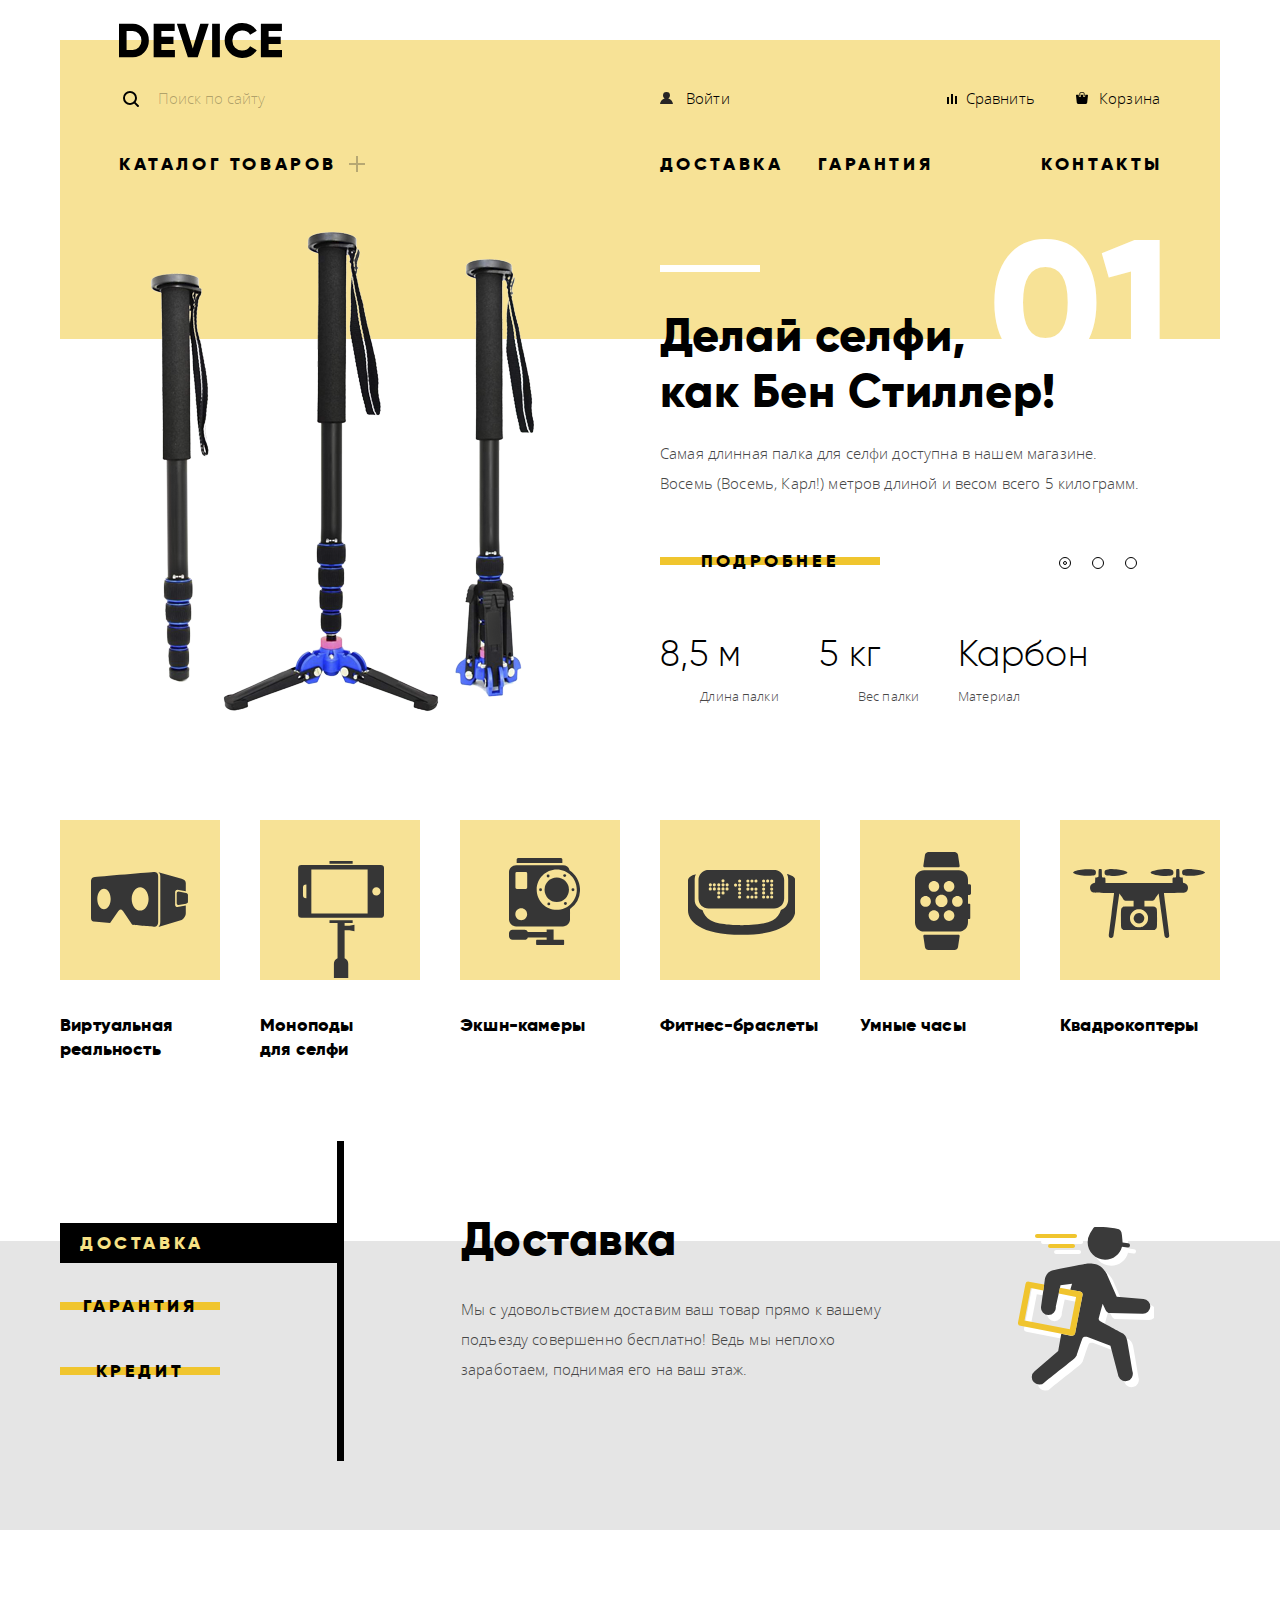
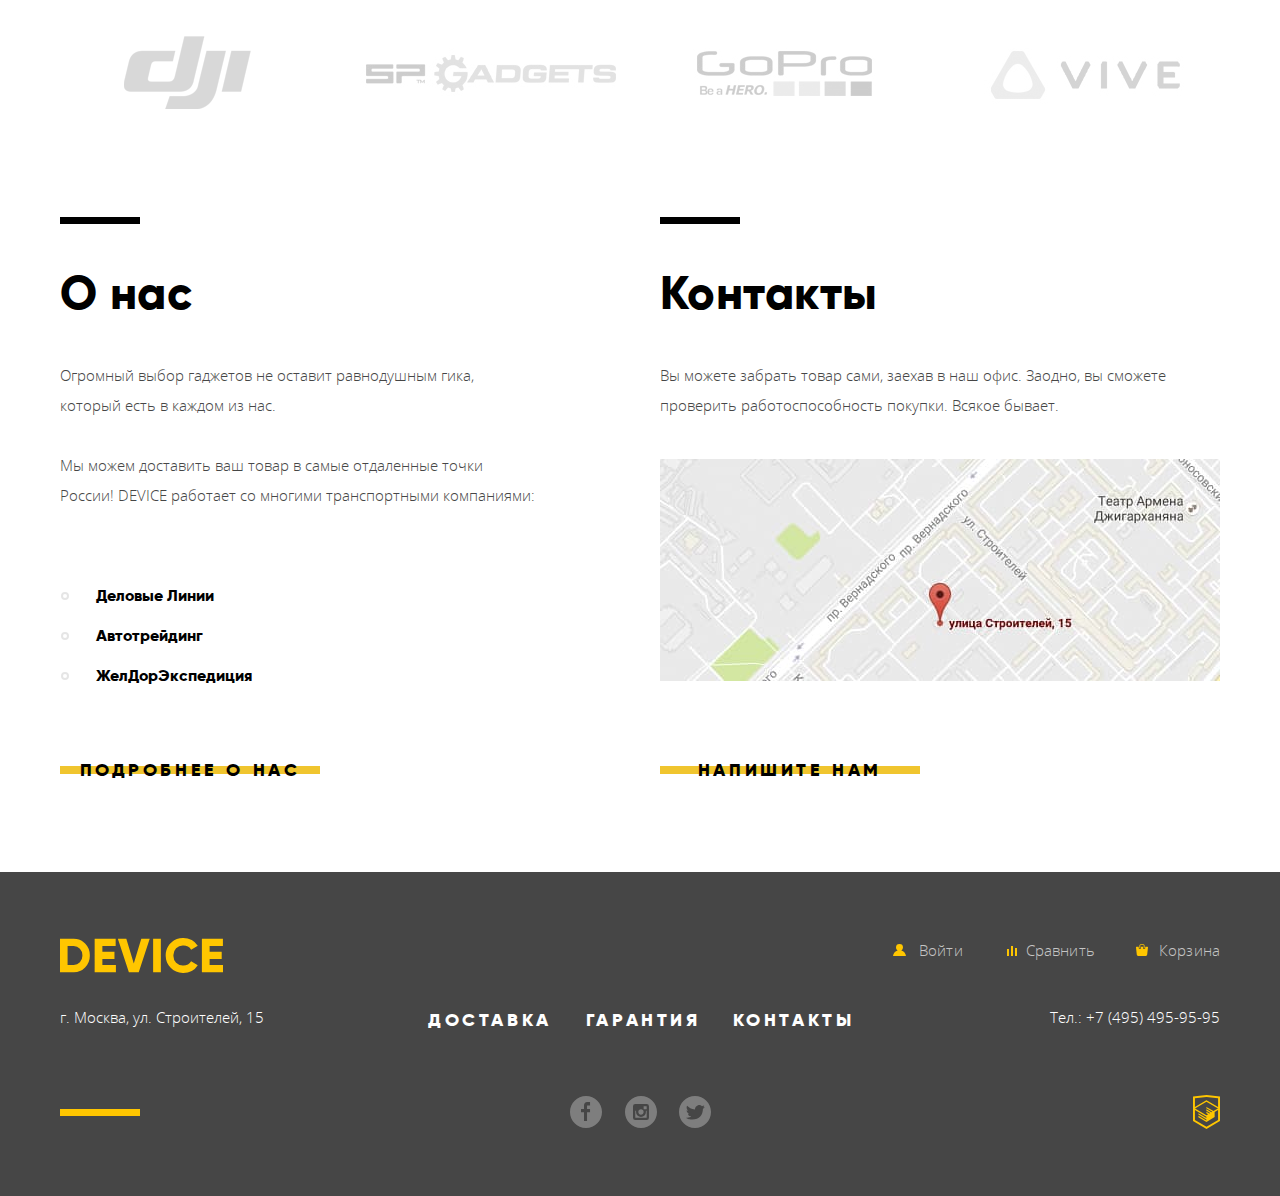
==== index.html @ 413a2ef9 "Вносит мелкие поправки после разбора ТЗ и критериев" ====
<!DOCTYPE html>
<html lang="ru">
  <head>
    <meta charset="utf-8">
    <title>HTML Academy: Девайс</title>
    <link href="css/normalize.css" rel="stylesheet">
    <link href="css/style.css" rel="stylesheet">
  </head>
  <body class="index-page">
    <header class="site-header">
      <div class="layout-positioner">
        <div class="layout-header">
          <a class="logo site-header-logo">
            <img src="img/device-header.svg" width="163" height="35" alt="Логотип интернет-магазина «Девайс»">
          </a>
          <div class="layout-header-top-row">
            <form class="search-form" action="https://echo.htmlacademy.ru" method="get">
              <label class="visually-hidden" for="search-field">Поиск по сайту</label>
              <input class="search-field" id="search-field" type="search" name="q" value="" placeholder="Поиск по сайту">
              <button class="search-form-button" type="submit">Найти</button>
            </form>
            <div class="site-menu site-header-site-menu">
              <ul class="user-menu">
                <li class="login-link"><a href="#">Войти</a></li>
              </ul>
              <a class="compare" href="#">Сравнить</a>
              <a class="cart" href="#">Корзина</a>
            </div>
          </div>
          <nav class="main-navigation">
            <ul class="site-navigation site-header-site-navigation">
              <li class="catalog-link">
                <a href="catalog.html">Каталог товаров</a>
                <ul class="catalog-subcategories">
                  <li><a href="#">Виртуальная реальность</a></li>
                  <li><a href="#">Моноподы для селфи</a></li>
                  <li><a href="#">Экшн-камеры</a></li>
                  <li><a href="#">Фитнес-браслеты</a></li>
                  <li><a href="#">Умные часы</a></li>
                  <li><a href="#">Квадрокоптеры</a></li>
                </ul>
              </li>
              <li class="delivery-link"><a href="#">Доставка</a></li>
              <li class="warranty-link"><a href="#">Гарантия</a></li>
              <li class="contacts-link"><a href="#">Контакты</a></li>
            </ul>
          </nav>
        </div>
      </div>
    </header>
    <main>
      <div class="layout-positioner">
        <h1 class="visually-hidden">Интернет-магазин «Девайс»</h1>
      </div>

      <div class="layout-positioner">
        <section class="popular-products">
          <h2 class="visually-hidden">Популярные девайсы</h2>
          <div class="popular-products-slider-controls">
            <button class="current-slide-button">Первый слайд</button>
            <button>Второй слайд</button>
            <button>Третий слайд</button>
          </div>
          <ul class="popular-products-slide-list">
            <li class="popular-products-slide slide-selfie popular-products-current-slide">
              <div class="layout-index-columns">
                <div class="left-column slider-product-image">
                  <img src="img/slider-selfie.png" width="384" height="486" alt="Палка для селфи">
                </div>
                <div class="right-column slider-product-description">
                  <h3 class="visually-hidden">Самая длинная палка для селфи</h3>
                  <p class="slogan">Делай селфи, как&nbsp;Бен&nbsp;Стиллер!</p>
                  <p class="details">Самая длинная палка для селфи доступна в нашем магазине. Восемь (Восемь, Карл!) метров длиной и весом всего 5 килограмм.</p>
                  <a class="button" href="#">Подробнее</a>
                  <table class="product-description-table">
                    <thead>
                      <tr>
                        <th>Длина палки</th>
                        <th>Вес палки</th>
                        <th>Материал</th>
                      </tr>
                    </thead>
                    <tbody>
                      <tr>
                        <td>8,5 м</td>
                        <td>5 кг</td>
                        <td>Карбон</td>
                      </tr>
                    </tbody>
                  </table>
                </div>
              </div>
            </li>
            <li class="popular-products-slide slide-fitness">
              <div class="layout-index-columns">
                <div class="left-column slider-product-image">
                  <img src="img/slider-fitness.png" width="345" height="485" alt="Фитнес-браслет">
                </div>
                <div class="right-column slider-product-description">
                  <h3 class="visually-hidden">Мотивирующий фитнес-браслет</h3>
                  <p class="slogan">Худеем правильно!</p>
                  <p class="details">Мотивирующие фитнес-браслеты помогут найти в себе силы не пропускать занятия и соблюдать диету.</p>
                  <a class="button" href="#">Подробнее</a>
                  <table class="product-description-table">
                    <thead>
                      <tr>
                        <th>Без подзарядки</th>
                      </tr>
                    </thead>
                    <tbody>
                      <tr>
                        <td>48 часов</td>
                      </tr>
                    </tbody>
                  </table>
                </div>
              </div>
            </li>
            <li class="popular-products-slide slide-drone">
              <div class="layout-index-columns">
                <div class="left-column slider-product-image">
                  <img src="img/slider-drone.png" width="526" height="334" alt="Квадрокоптер оснащённый мощным лазером">
                </div>
                <div class="right-column slider-product-description">
                  <h3 class="visually-hidden">Квадрокоптер оснащённый мощным лазером</h3>
                  <p class="slogan">Порхает как бабочка, жалит как пчела!</p>
                  <p class="details">Этот обычный, на первый взгляд, квадрокоптер оснащен мощным лазером, замаскированным под стандартную камеру.</p>
                  <a class="button" href="#">Подробнее</a>
                  <table class="product-description-table">
                    <thead>
                      <tr>
                        <th>Дальность полета</th>
                        <th>Радиус поражения</th>
                      </tr>
                    </thead>
                    <tbody>
                      <tr>
                        <td>800 м</td>
                        <td>50 м</td>
                      </tr>
                    </tbody>
                  </table>
                </div>
              </div>
            </li>
          </ul>
        </section>
      </div>

      <div class="layout-positioner">
        <section class="types-of-devices">
          <h2 class="visually-hidden">Представленные виды девайсов</h2>
          <ul class="types-of-devices-list">
            <li class="virtual-reality"><a href="#">Виртуальная реальность</a></li>
            <li class="selfie"><a href="#">Моноподы для&nbsp;селфи</a></li>
            <li class="camera"><a href="#">Экшн-камеры</a></li>
            <li class="fitness"><a href="#">Фитнес-браслеты</a></li>
            <li class="smart-watch"><a href="#">Умные часы</a></li>
            <li class="drone"><a href="#">Квадрокоптеры</a></li>
          </ul>
        </section>
      </div>

      <section class="services">
        <div class="layout-positioner">
          <div class="services-container">
            <h2 class="visually-hidden">Сервисы</h2>
            <div class="services-slider-controls">
              <button class="button current-slide-button">Доставка</button>
              <button class="button">Гарантия</button>
              <button class="button">Кредит</button>
            </div>
            <ul class="services-slide-list">
              <li class="slide-delivery current-slide">
                <h3>Доставка</h3>
                <p>Мы с удовольствием доставим ваш товар прямо к вашему подъезду совершенно бесплатно! Ведь мы неплохо заработаем, поднимая его на ваш этаж.</p>
              </li>
              <li class="slide-warranty">
                <h3>Гарантия</h3>
                <p>Если из-за возгорания купленного у нас товара у вас сгорит дом — не переживайте, мы выдадим вам новый.<br>Товар, не дом, конечно же.</p>
              </li>
              <li class="slide-credit">
                <h3>Кредит</h3>
                <p>Залезть в долговую яму стало проще! Кредитные консультанты подберут для вас наиболее выгодные условия&nbsp;кредита. Выгодные для нашего банка, разумеется.</p>
              </li>
            </ul>
          </div>
        </div>
      </section>

      <div class="layout-positioner">
        <section class="brands">
          <h2 class="visually-hidden">Производители</h2>
          <ul class="brands-list">
            <li class="brand-dji"><img src="img/brands-logo-dji.png" width="260" height="100" alt="Логотип DJI"></li>
            <li class="brand-spgadgets"><img src="img/brands-logo-spgadgets.png" width="260" height="100" alt="Логотип SP Gadgets"></li>
            <li class="brand-gopro"><img src="img/brands-logo-gopro.png" width="260" height="100" alt="Логотип GoPro"></li>
            <li class="brand-vive"><img src="img/brands-logo-vive.png" width="260" height="100" alt="Логотип Vive"></li>
          </ul>
          </section>
      </div>

      <div class="layout-positioner">
        <div class="layout-index-columns layout-index-columns-about-us-contacts">
          <div class="left-column">
            <section class="about-us">
              <h2>О нас</h2>
              <p>Огромный выбор гаджетов не оставит равнодушным гика, который есть в каждом из нас.</p>
              <p>Мы можем доставить ваш товар в самые отдаленные точки России! DEVICE работает со многими транспортными компаниями:</p>
              <ul class="delivery-services">
                <li>Деловые Линии</li>
              	<li>Автотрейдинг</li>
              	<li>ЖелДорЭкспедиция</li>
              </ul>
              <a class="button button-more-about-us" href="#">Подробнее о нас</a>
            </section>
          </div>

          <div class="right-column">
            <section class="contacts">
              <h2>Контакты</h2>
              <p>Вы можете забрать товар сами, заехав в наш офис. Заодно, вы сможете проверить работоспособность покупки. Всякое бывает.</p>
              <a href="https://www.google.ru/maps/place/ул.+Строителей,+15,+Москва"><img src="img/contacts-map.jpg" width="560" height="222" alt="Офис компании по адресу г. Москва, ул. Строителей, 15"></a>
              <a class="button button-support" href="#">Напишите нам</a>
            </section>
          </div>
        </div>
      </div>
    </main>
    <footer class="site-footer">
      <div class="layout-positioner">
        <div class="layout-footer">
          <div class="layout-footer-top-row">
            <a class="logo site-footer-logo">
              <img src="img/device-footer.svg" width="163" height="35" alt="Логотип интернет-магазина «Девайс»">
            </a>
            <div class="site-menu site-footer-site-menu">
              <ul class="user-menu">
                <li class="login-link"><a href="#">Войти</a></li>
              </ul>
              <a class="compare" href="#">Сравнить</a>
              <a class="cart" href="#">Корзина</a>
            </div>
          </div>

          <div class="layout-footer-middle-row">
            <p class="footer-contacts address">г. Москва, ул. Строителей, 15</p>
            <p class="footer-contacts phone-number">Тел.: +7 (495) 495-95-95</p>
            <ul class="site-navigation site-footer-site-navigation">
              <li class="delivery-link"><a href="#">Доставка</a></li>
              <li class="warranty-link"><a href="#">Гарантия</a></li>
              <li class="contacts-link"><a href="#">Контакты</a></li>
            </ul>
          </div>

          <div class="layout-footer-bottom-row">
            <ul class="social-media-list">
              <li class="social-button social-facebook"><a href="#">Фейсбук</a></li>
              <li class="social-button social-instagram"><a href="#">Инстаграм</a></li>
              <li class="social-button social-twitter"><a href="#">Твиттер</a></li>
            </ul>
            <a class="signature" href="https://htmlacademy.ru/intensive/htmlcss">Учебный проект HTML Academy</a>
          </div>
        </div>
      </div>
    </footer>

    <section class="modal modal-support">
      <h2 class="visually-hidden">Форма обратной связи</h2>
      <form class="support-form" action="https://echo.htmlacademy.ru" method="post">
        <div class="support-name-container">
          <label for="support-name">Ваше имя:</label>
          <input id="support-name" type="text" name="name" value="" placeholder="Имя Фамилия">
        </div>
        <div class="support-email-container">
          <label for="support-email">Ваш e-mail:</label>
          <input id="support-email" type="email" name="email" value="" placeholder="email@example.com">
        </div>
        <div class="support-message-container">
          <label for="support-message">Текст письма:</label>
          <textarea id="support-message" name="message" placeholder="В свободной форме"></textarea>
        </div>
        <button class="button" type="submit">Отправить</button>
      </form>
      <button class="modal-close" type="button">Закрыть</button>
    </section>

    <section class="modal modal-map">
      <h2 class="visually-hidden">Карта проезда в офис</h2>
      <a href="#"><img src="img/contacts-map-big.jpg" width="960" height="559" alt="Офис компании по адресу г. Москва, ул. Строителей, 15"></a>
      <button class="modal-close" type="button">Закрыть</button>
    </section>
  </body>
</html>
---- css/style.css ----
@font-face {
  font-family: "Open Sans";
  font-style: normal;
  font-weight: 300;
  font-display: swap;
  src: local("Open Sans Light"), local("OpenSans-Light"),
       url("../fonts/opensanslight.woff") format("woff"),
       url("../fonts/opensanslight.woff2") format("woff2");
}

@font-face {
  font-family: "Open Sans";
  font-style: normal;
  font-weight: 400;
  font-display: swap;
  src: local("Open Sans Regular"), local("OpenSans-Regular"),
       url("../fonts/opensans.woff") format("woff"),
       url("../fonts/opensans.woff2") format("woff2");
}

@font-face {
  font-family: "Gilroy";
  font-style: normal;
  font-weight: 300;
  font-display: swap;
  src: local("Gilroy Light"), local("Gilroy-Light"),
       url("../fonts/gilroylight.woff") format("woff"),
       url("../fonts/gilroylight.woff2") format("woff2");
}

@font-face {
  font-family: "Gilroy";
  font-style: normal;
  font-weight: 800;
  font-display: swap;
  src: local("Gilroy Extra Bold"), local("Gilroy-ExtraBold"),
       url("../fonts/gilroyextrabold.woff") format("woff"),
       url("../fonts/gilroyextrabold.woff2") format("woff2");
}

/* Преобладающие стили страницы */

body {
  margin: 0;
  padding: 0;

  font-family: "Open Sans", Arial, sans-serif;
  font-size: 15px;
  line-height: 30px;
  letter-spacing: 0.15px;
  font-weight: 300;
  color: #464646;

  background-color: #ffffff;
}

/* Вспомогательные стили */

a {
  text-decoration: none;
}

img {
  max-width: 100%;
  height: auto;
}

.visually-hidden:not(:focus):not(:active),
input[type="checkbox"].visually-hidden,
input[type="radio"].visually-hidden,
input[type="text"].visually-hidden {
  position: absolute;

  width: 1px;
  height: 1px;
  margin: -1px;
  border: 0;
  padding: 0;

  white-space: nowrap;

  clip-path: inset(100%);
  clip: rect(0, 0, 0, 0);
  overflow: hidden;
}

/* Вспомогательные классы для сетки */

.layout-positioner {
  width: 1160px;
  margin: 0 auto;
  padding: 0 20px;
}

.layout-catalog-main-positioner {
  padding-left: 60px;
}

/* Единый стиль кнопки */

.button {
  position: relative;
/* Задаёт отдельный для кнопки контекст перекрывания */
  z-index: 0;

  display: inline-block;
  padding-top: 8px;
  padding-bottom: 8px;

  font-family: "Gilroy", Arial, sans-serif;
  font-size: 18px;
  line-height: 24px;
  letter-spacing: 3.6px;
  font-weight: 800;
  text-align: center;
  vertical-align: middle;
  text-transform: uppercase;
  color: #000000;

  background-color: transparent;
  border: none;
}

.button::before {
  content: "";

  position: absolute;
  z-index: -1;
  top: 50%;
  left: 0;

  width: 100%;
  height: 8px;

  transform: translateY(-50%);
  background-color: #f0c52e;
}

.button:hover,
.button:focus {
  background-color: #f0c52e;
}

.button:active {
  color: rgba(0, 0, 0, 0.3);

  background-color: #f0c52e;
}

/* Стили для шапки сайта */

.site-header {
  margin-top: 40px;

  color: #000000;
}

.layout-header {
  position: relative;

  padding-top: 34px;
  padding-right: 60px;
  padding-bottom: 50px;
  padding-left: 59px;

  background-color: #f7e296;
}

.index-page .site-header {
  margin-bottom: 2px;
}

.inner-page .site-header {
  margin-bottom: 37px;
}

.index-page .layout-header::after {
  content: "";

  position: absolute;
  z-index: -100;
  bottom: -113px;
  left: 0;

  width: 1160px;
  height: 113px;

  background-color: #f7e296;
}

.site-header a {
  color: #000000;
}

.site-header a:hover,
.site-footer a:hover,
.site-header a:focus,
.site-footer a:focus {
  opacity: 0.6;
}

.site-header a:active,
.site-footer a:active {
  opacity: 0.3;
}


.site-header-logo {
  position: absolute;
  top: -17px;

  width: 163px;
  height: 35px;
}

.layout-header-top-row {
  display: flex;
  justify-content: space-between;
  margin-bottom: 29px;
}

/* Поиск в шапке */

.search-form {
  position: relative;

  margin: 0;
}

.search-form::before {
  content: "";

  position: absolute;
  top: 17px;
  left: 4px;

  width: 16px;
  height: 16px;

  background-image: url("../img/search.svg");
  background-repeat: no-repeat;
  background-position: 0 0;
}

.search-field {
  width: 441px;
  padding: 9px 85px 8px 39px;

  font: inherit;
  vertical-align: middle;

  background-color: transparent;
  border: none;
  border-bottom: 2px solid transparent;
}

.search-field:focus {
  border-bottom-color: #000000;
}

.search-field::placeholder {
  color: rgba(0, 0, 0, 0.3);
}

.search-field:hover::placeholder {
  color: rgba(0, 0, 0, 0.6);
}

.search-field:focus::placeholder {
  color: #000000;
}

.search-form-button {
  position: absolute;
  right: 0;
  top: 0;
  opacity: 0;

  padding: 7px 19px 8px;

  font: inherit;
  vertical-align: middle;

  background-color: transparent;
  border: 2px solid #000000;
}

.search-field:focus + .search-form-button {
  opacity: 1;
}

.search-form-button:hover,
.search-form-button:focus {
  color: #ffffff;

  background-color: #000000;
}

.search-form-button:active {
  opacity: 1;
  color: rgba(255, 255, 255, 0.3);
}

/* Меню в шапке (+ общие стили меню шапки и подвала) */

.site-menu {
  display: flex;
  flex-wrap: wrap;
  width: 500px;
}

.site-menu a {
  display: block;
  padding-top: 9px;
  padding-right: 0px;
  padding-bottom: 10px;

  vertical-align: middle;
}

.user-menu {
  display: flex;
  margin: 0;
  padding: 0;

  list-style: none;
}

.site-header-site-menu .user-menu {
  margin-right: auto;
}

.login-link a {
  position: relative;
  padding-left: 26px;
}

.login-link a::before {
  content: "";

  position: absolute;
  top: 18px;
  left: 0;

  width: 13px;
  height: 12px;

  background-image: url("../img/login-link-header.svg");
  background-repeat: no-repeat;
  background-position: 0 0;
}

.profile-name {
  margin-right: 19px;
}

.profile-name a {
  position: relative;
  padding-left: 26px;
}

.profile-name a::before {
  content: "";

  position: absolute;
  top: 18px;
  left: 0;

  width: 13px;
  height: 12px;

  background-image: url("../img/login-link-header.svg");
  background-repeat: no-repeat;
  background-position: 0 0;
}

.logout-link {
  opacity: 0.3;
}

.compare {
  position: relative;
  padding-left: 19px;
  margin-right: 41px;
}

.compare::before {
  content: "";

  position: absolute;
  top: 20px;
  left: 0;

  width: 10px;
  height: 10px;

  background-image: url("../img/compare-header.svg");
  background-repeat: no-repeat;
  background-position: 0 0;
}

.cart {
  position: relative;
  padding-left: 23px;
}

.cart::before {
  content: "";

  position: absolute;
  top: 18px;
  left: 0;

  width: 12px;
  height: 12px;

  background-image: url("../img/cart-header.svg");
  background-repeat: no-repeat;
  background-position: 0 0;
}

/* Навигация в шапке */

.site-navigation {
  display: flex;
  margin: 0;
  padding: 0;

  list-style: none;
}

.site-navigation > li > a {
  display: block;

  font-family: "Gilroy", Arial, sans-serif;
  font-size: 18px;
  line-height: 24px;
  letter-spacing: 3.6px;
  font-weight: 800;
  text-transform: uppercase;
  vertical-align: middle;
}

.catalog-link {
  position: relative;

  margin-right: auto;
}

.catalog-link > a {
  position: relative;
  padding-right: 35px;
}

.catalog-link > a::before {
  content: "";

  position: absolute;
  top: 4px;
  right: 7px;
  opacity: 0.3;

  width: 16px;
  height: 16px;

  background-image: url("../img/plus.svg");
  background-repeat: no-repeat;
  background-position: 0 0;
}

.catalog-subcategories {
  position: absolute;
  top: 24px;

  display: none;
  height: 110px;
  margin: 0;
  padding: 0;
  padding-top: 20px;

  list-style: none;
}

.catalog-link:hover::before {
  content: "";

  position: absolute;
  z-index: 10;
  top: 24px;
  left: -59px;

  width: 1160px;
  height: 162px;

  background-color: #f7e296;
}

.catalog-link:hover .catalog-subcategories {
  z-index: 10;

  display: flex;
  flex-direction: column;
  flex-wrap: wrap;
}

.catalog-subcategories a {
  display: block;

  vertical-align: middle;
  line-height: 36px;
}

.catalog-subcategories li:nth-child(-n+3) {
  width: 239px;
}

.catalog-subcategories li:nth-child(4) {
  width: 200px;
}

.catalog-subcategories li:nth-child(5) {
  width: 200px;
  margin-bottom: 30px;
}

.site-header-site-navigation .delivery-link {
  margin-right: 35px;
}

.site-header-site-navigation .warranty-link {
  margin-right: 105px;
}

/* Шрифт не позволяет подогнать текст под правый край, поэтому подогнанно позиционированием */
.site-header-site-navigation .contacts-link {
  position: relative;
  left: 3px;
}

/* Основное содержание главной страницы */

.layout-index-columns {
  display: flex;
  justify-content: space-between;
}

.layout-index-columns .left-column,
.layout-index-columns .right-column {
  box-sizing: border-box;
  width: 560px;
}

/* Секция популярные девайсы (слайдер) */

.popular-products {
  position: relative;

  margin-bottom: 106px;
}

.popular-products-slider-controls {
  position: absolute;
  top: 320px;
  right: 83px;
}

.popular-products-slider-controls button {
  position: relative;

  width: 12px;
  height: 12px;
  margin: 0;
  padding: 0;

  overflow: hidden;
  text-indent: -1000px;

  background-color: transparent;
  border: none;
}

.popular-products-slider-controls button:not(:last-child) {
  margin-right: 17px;
}

.popular-products-slider-controls button::before {
  content: "";

  position: absolute;
  top: 0;
  right: 0;

  width: 10px;
  height: 10px;

  border: 1px solid #000000;
  border-radius: 50%;
}

.popular-products-slider-controls .current-slide-button::after {
  content: "";

  position: absolute;
  top: 4px;
  right: 4px;

  width: 2px;
  height: 2px;

  border: 1px solid #000000;
  border-radius: 50%;
}

.popular-products-slide-list {
  margin: 0;
  padding: 0;

  list-style: none;
}

.popular-products-slide {
  display: none;
}

.popular-products-current-slide {
  display: block;
}

.slider-product-image img {
  display: block;
}

.slider-product-description {
  position: relative;
  z-index: 0;
}

.slider-product-description::before {
  content: "";

  position: absolute;
  top: 37px;
  left: 0;

  width: 100px;
  height: 7px;

  background-color: #ffffff;
}

.slider-product-description::after {
  position: absolute;
  z-index: -10;
  top: -14px;
  right: 46px;

  font-family: "Gilroy", Arial, sans-serif;
  font-size: 179px;
  line-height: 179px;
  letter-spacing: 1.79px;
  font-weight: 800;
  text-align: right;
  color: #ffffff;
}

.popular-products-slide:nth-child(1) .slider-product-description::after {
  content: "01";
}

.popular-products-slide:nth-child(2) .slider-product-description::after {
  content: "02";
}

.popular-products-slide:nth-child(3) .slider-product-description::after {
  content: "03";
}

.slider-product-description .slogan {
  margin: 0;
  margin-top: 79px;
  margin-bottom: 19px;
  padding: 0;

  font-family: "Gilroy", Arial, sans-serif;
  font-size: 47px;
  line-height: 56px;
  letter-spacing: 0.47px;
  font-weight: 800;
  color: #000000;
}

.slider-product-description .details {
  margin: 0;
  margin-bottom: 43px;
  padding: 0;

  font-family: "Open Sans", Arial, sans-serif;
  font-size: 15px;
  line-height: 30px;
  letter-spacing: 0.15px;
  font-weight: 300;
  color: #464646;
}

.slider-product-description .button {
  width: 220px;
  margin-bottom: 49px;
}

.product-description-table {
  display: flex;
  flex-direction: column;
  border-collapse: collapse;
}

.product-description-table thead {
  order: 2;
}

.product-description-table tbody {
  order: 1;
}

.product-description-table th,
.product-description-table td {
  padding: 0;
}

.product-description-table th {
  padding-top: 8px;

  font-family: "Open Sans", Arial, sans-serif;
  font-size: 13px;
  line-height: 20px;
  letter-spacing: 0.13px;
  font-weight: 300;
  color: #464646;
}

.product-description-table td {

  font-family: "Gilroy", Arial, sans-serif;
  font-size: 36px;
  line-height: 48px;
  letter-spacing: 0.36px;
  font-weight: 300;
  color: #000000;
}

.slide-selfie .slider-product-image {
  padding-left: 90px;
}

.slide-selfie .slider-product-description .details {
  width: 485px;
}

.slide-selfie .product-description-table th:nth-child(1),
.slide-selfie .product-description-table td:nth-child(1) {
  width: 159px;
}

.slide-selfie .product-description-table th:nth-child(2),
.slide-selfie .product-description-table td:nth-child(2) {
  width: 139px;
}

.slide-fitness .slider-product-image {
  padding-left: 103px;
}

.slide-fitness .slider-product-description .slogan {
  max-width: 350px;
}

.slide-fitness .slider-product-description .details {
  width: 445px;
}

.slide-drone .slider-product-image {
  padding-left: 60px;
}

.slide-drone .slider-product-description .details {
  width: 455px;
}

/* Секция представленные виды девайсов */

.types-of-devices {
  margin-bottom: 80px;
}

.types-of-devices-list {
  display: flex;
  justify-content: space-between;
  margin: 0;
  padding: 0;

  list-style: none;
}

.types-of-devices-list a {
  position: relative;

  display: block;
  width: 160px;
  padding-top: 193px;

  font-family: "Gilroy", Arial, sans-serif;
  font-size: 18px;
  line-height: 24px;
  letter-spacing: 0.18px;
  font-weight: 800;
  color: #000000;

  background-image: linear-gradient(to bottom, #f7e296 160px, transparent 160px);
}

.types-of-devices-list a::before {
  content: "";

  position: absolute;
}

.virtual-reality a::before {
  top: 52px;
  left: 31px;

  width: 97px;
  height: 55px;

  background-image: url(../img/virtual-reality.svg);
}

.selfie a::before {
  top: 41px;
  left: 38px;

  width: 86px;
  height: 117px;

  background-image: url(../img/selfie.svg);
}

.camera a::before {
  top: 38px;
  left: 49px;

  width: 71px;
  height: 87px;

  background-image: url(../img/camera.svg);
}

.fitness a::before {
  top: 50px;
  left: 28px;

  width: 107px;
  height: 65px;

  background-image: url(../img/fitness.svg);
}

.smart-watch a::before {
  top: 32px;
  left: 55px;

  width: 56px;
  height: 98px;

  background-image: url(../img/smart-watch.svg);
}

.drone a::before {
  top: 49px;
  left: 13px;

  width: 132px;
  height: 69px;

  background-image: url(../img/drone.svg);
}

.types-of-devices-list a:hover,
.types-of-devices-list a:focus {
  background-image: linear-gradient(to bottom, #f0c52e 160px, transparent 160px);
}

.types-of-devices-list a:active {
  color: rgba(0, 0, 0, 0.3);
  background-image: linear-gradient(to bottom, #f0c52e 160px, transparent 160px);
}

.types-of-devices-list a:active::before {
  opacity: 0.3;
}

/* Секция Сервисы (слайдер) */

.services {
  margin-bottom: 94px;

  background-image: linear-gradient(to bottom, #ffffff 100px, #e5e5e5 100px, #e5e5e5 100%);
}

.services-container {
  position: relative;

  display: flex;
}

.services-container::before {
  content: "";

  position: absolute;
  top: 0;
  left: 277px;

  width: 7px;
  height: calc(100% - 69px);

  background-color: #000000;
}

.services-slider-controls {
  display: flex;
  flex-direction: column;
  align-items: flex-start;
  min-width: 278px;
  margin-right: 6px;
  padding-top: 82px;
}

.services-slider-controls button {
  width: 160px;
}

.services-slider-controls button:nth-child(1) {
  margin-bottom: 23px;
}

.services-slider-controls button:nth-child(2) {
  margin-bottom: 25px;
}

.services-slider-controls .button:active {
  width: 100%;
  padding-left: 20px;
  padding-right: 20px;

  text-align: left;
  color: #f7e184;

  background-color: #000000;
}

.services-slider-controls .button:active::before {
  opacity: 0;
}

.services-slider-controls .current-slide-button {
  width: 100%;
  padding-left: 20px;
  padding-right: 20px;

  text-align: left;
  color: #f7e184;

  background-color: #000000;
}

.services-slider-controls .current-slide-button::before {
  opacity: 0;
}

.services-slide-list {
  flex-grow: 1;
  margin: 0;
  padding: 0;
  padding-top: 27px;
  padding-left: 117px;

  list-style: none;
}

.services-slide-list li {
  position:relative;

  width: 100%;

  display: none;
}

.services-slide-list .current-slide {
  display: block;
}

.services-slide-list li::before {
  content: "";

  position: absolute;
}

.services-slide-list h3 {
  margin-bottom: 31px;

  font-family: "Gilroy", Arial, sans-serif;
  font-size: 47px;
  line-height: 48px;
  letter-spacing: 0.47px;
  font-weight: 800;
  color: #000000;
}

.services-slide-list p {
  min-height: 221px;
}

.slide-delivery::before {
  top: 12px;;
  right: 66px;

  width: 136px;
  height: 164px;

  background-image: url(../img/delivery.svg);
}

.slide-delivery p {
  width: 450px;
}

.slide-warranty::before {
  top: -13px;
  right: 46px;

  width: 171px;
  height: 194px;

  background-image: url(../img/warranty.svg);
}

.slide-warranty p {
  width: 450px;
}

.slide-credit::before {
  top: -13px;
  right: 70px;

  width: 156px;
  height: 186px;

  background-image: url(../img/credit.svg);
}

.slide-credit p {
  width: 450px;
}

/* Секция Производители (брэнды) */

.brands {
  margin-bottom: 93px;
}

.brands-list {
  display: flex;
  margin: 0;
  padding: 0;

  list-style: none;
}

.brands-list li:not(:last-child) {
  margin-right: 40px;
}


.brands-list img {
  opacity: 0;
  display: block;
}

.brand-dji {
  background-image: url(../img/brands-logo-dji-greyscale.png);
}

.brand-spgadgets {
  background-image: url(../img/brands-logo-spgadgets-greyscale.png);
}

.brand-gopro {
  background-image: url(../img/brands-logo-gopro-greyscale.png);
}

.brand-vive {
  background-image: url(../img/brands-logo-vive-greyscale.png);
}

.brands-list img:hover,
.brands-list img:focus {
  opacity: 1;
}

/* Секции "О нас" и "Контакты"*/

/* Для выравнивания высоты контента колонок */
.layout-index-columns-about-us-contacts .left-column,
.layout-index-columns-about-us-contacts .right-column {
  display: flex;
}

.about-us,
.contacts {
  position: relative;

  display: flex;
  flex-direction: column;
  padding-top: 13px;
  margin-bottom: 82px;
}

.about-us::before,
.contacts::before {
  content: "";

  position: absolute;
  top: 0;
  left: 0;

  width: 80px;
  height: 7px;

  background-color: #000000;
}

.about-us h2,
.contacts h2 {
  margin-bottom: 28px;

  font-family: "Gilroy", Arial, sans-serif;
  font-size: 47px;
  line-height: 48px;
  letter-spacing: 0.47px;
  font-weight: 800;
  color: #000000;
}

.about-us p,
.contacts p {
  letter-spacing: normal;
}

.about-us p {
  width: 475px;
  margin-bottom: 15px;
}

.about-us p:last-of-type {
  margin-bottom: 66px;
}

.contacts p {
  width: 515px;
  margin-bottom: 39px;
}

.delivery-services {
  margin: 0;
  margin-bottom: 54px;
  padding: 0;

  list-style: none;

  font-family: "Gilroy", Arial, sans-serif;
  font-size: 16px;
  line-height: 40px;
  letter-spacing: normal;
  font-weight: 800;
  color: #000000;
}

.delivery-services li {
  position: relative;
  padding-left: 36px;
}

.delivery-services li:before {
  content: "";

  position: absolute;
  left: 1px;
  top: 16px;
  opacity: 0.1;

  width: 4px;
  height: 4px;
  border: 2px solid #000000;
  border-radius: 50%;
}

.about-us .button,
.contacts .button {
  width: 260px;
  margin-top: auto;
}

/* Основное содержание страницы каталога */

.inner-page h1 {
  margin: 0;
  padding: 0;
  margin-bottom: 24px;

  font-family: "Gilroy", Arial, sans-serif;
  font-size: 47px;
  line-height: 48px;
  letter-spacing: 0.47px;
  font-weight: 800;
  color: #000000;
}

/* Хлебные крошки */

.breadcrumbs {
  display: flex;
  margin: 0;
  padding: 0;
  margin-bottom: 46px;

  font-family: "Open Sans", Arial, sans-serif;
  font-size: 14px;
  line-height: 24px;
  letter-spacing: 0.14px;
  font-weight: 300;
  color: #000000;

  list-style: none;
}

.breadcrumbs li {
  position: relative;

  padding-right: 37px;
}

.breadcrumbs li:not(:last-child)::after {
  content: "";

  position: absolute;
  top: 50%;
  right: 19px;

  width: 4px;
  height: 7px;

  transform: translateY(-50%);
  background-image: url(../img/nav-arrow.svg);
}

.breadcrumbs li:nth-child(2)::after {
  right: 16px;
}

.breadcrumbs a {
  color: rgba(0, 0, 0, 0.3);
}

.breadcrumbs a:hover,
.breadcrumbs a:focus {
  color: rgba(0, 0, 0, 0.6);
}

.breadcrumbs a:active {
  color: rgba(0, 0, 0, 0.1);
}

.breadcrumbs-current {
  color: rgba(0, 0, 0, 0.3);
}

/* Сам каталог */

.catalog-wrapper {
  position: relative;
}

.catalog-wrapper::before,
.catalog-wrapper::after {
  content: "";

  position: absolute;
  top: 0;
  z-index: -10;

  width: 100%;

  background-color: rgba(0, 0, 0, 0.08);
}

.catalog-wrapper::before {
  right: calc(50% + 252px);
  height: 100%;
}

.catalog-wrapper::after {
  height: 70px;
}

.layout-catalog-columns {
  display: flex;
  justify-content: space-between;
}

.layout-catalog-columns .left-column {
  width: 268px;
}

.layout-catalog-columns .right-column {
  width: 760px;
}

.filter h2,
.sorting h2 {
  margin: 0;
  padding: 23px 0;

  font-family: "Gilroy", Arial, sans-serif;
  font-size: 16px;
  line-height: 24px;
  letter-spacing: 3.2px;
  font-weight: 800;
  text-transform: uppercase;
  color: #000000;
}

/* Фильтр каталога */

.filter h2 {
  margin-bottom: 69px;
}

.filter-form {
  margin: 0;
  padding: 0;

  border-top: 1px solid transparent;
}

.filter-fieldset {
  position: relative;

  margin: 0;
  margin-top: 11px;
  padding: 0;
  padding-bottom: 32px;

  border: none;
}

.filter-fieldset::before {
  content: "";

  position: absolute;
  top: -12px;

  width: 201px;
  height: 2px;

  background-color: #000000;
}

.filter-form legend {
  font-family: "Gilroy", Arial, sans-serif;
  font-size: 18px;
  line-height: 24px;
  letter-spacing: 0.18px;
  font-weight: 800;
  color: #000000;
}

.range-filter {
  position:relative;
  width: 201px;
  margin-bottom: 4px;
}

.range-controls {
  height: 34px;
  padding-top: 35px;
  padding-left: 5px;
}

.range-controls .scale {
  height: 2px;

  background-color: #dbdbdb;
}

.range-controls .bar {
  width: 110px;
  height: 2px;

  background-color: #91c92f;
}

.range-controls .toggle {
  position: absolute;
  top: 25px;
  left: 0;

  width: 4px;
  height: 4px;
  padding: 0;

  border: 8px solid #ffffff;
  background-color: #ababab;
  box-shadow: 0 2px 1px 0 #cfcfcf;
  border-radius: 50%;
  cursor: pointer;
}

.range-controls .toggle-min {
  left: -6px;
}

.range-controls .toggle-max {
  left: 107px;
}

.min-price,
.max-price {
  position:absolute;
  top: 46px;

  font-family: "Gilroy", Arial, sans-serif;
  font-size: 14px;
  line-height: 24px;
  letter-spacing: 0.18px;
  font-weight: 300;
  color: rgba(0, 0, 0, 0.2);
}

.min-price {
  left: -1px;
}

.max-price {
  left: 89px;
}

.filter-form ul {
  margin: 0;
  padding: 0;
  padding-top: 18px;

  list-style: none;
}

.filter-option {
  font-size: 14px;
  line-height: 40px;
  letter-spacing: 0.14px;
  color: #000000;
}

.filter-option label {
  position: relative;

  padding-left: 38px;
}

.filter-option label::before {
  content: "";

  position: absolute;
}

.filter-input-checkbox + label::before {
  top: -2px;
  left: -2px;

  width: 23px;
  height: 23px;

  background-image: url(../img/checkbox-off.svg);
}

.filter-input-checkbox:checked + label::before {
  width: 27px;

  background-image: url(../img/checkbox-on.svg);
}

.filter-input-radio + label::before {
  top: -4px;
  left: -2px;

  width: 25px;
  height: 25px;

  background-image: url(../img/radio-off.svg);
}

.filter-input-radio:checked + label::before {
  background-image: url(../img/radio-on.svg);
}

.filter-input:disabled + label {
  opacity: 0.25;
}

.filter-input:not(:disabled):hover + label::before,
.filter-input:not(:disabled):focus + label::before {
  opacity: 0.6;
}

.filter-input:not(:disabled):focus + label::before {
  outline: 5px auto -webkit-focus-ring-color;
}

.filter-input-checkbox:not(:disabled):active + label::before {
  width: 27px;

  background-image: url(../img/checkbox-on.svg);
}

.filter-input-checkbox:not(:disabled):checked:active + label::before {
  width: 23px;

  background-image: url(../img/checkbox-off.svg);
}

.filter-input-radio:not(:disabled):active + label::before {
  background-image: url(../img/radio-on.svg);
}

/* Сделано по макету: выбранная радио-кнопка реагирует на нажатие как чекбокс */
.filter-input-radio:not(:disabled):checked:active + label::before {
  background-image: url(../img/radio-off.svg);
}

.filter .button {
  width: 200px;
}

/* Сортировка */

.sorting {
  display: flex;
  align-items: center;
  margin-bottom: 23px;
}

.sorting h2 {
  margin-right: 55px;
}

.sorting-criteria {
  display: flex;
  align-items: center;
  margin: 0;
  padding: 0;

  list-style: none;
}

.sorting-criteria a {
  opacity: 0.3;

  display: block;
  padding-bottom: 2px;

  font-family: "Open Sans", Arial, sans-serif;
  font-size: 14px;
  line-height: 18px;
  letter-spacing: normal;
  font-weight: 400;
  color: #000000;
}

.current-sorting-criteria a {
  opacity: 1;
}

.sorting-criteria a:hover,
.sorting-criteria a:focus {
  opacity: 0.6;
}

.sorting-criteria a:active {
  opacity: 1;
}

.sorting-criteria li:nth-child(1) {
  margin-right: 29px;
}

.sorting-criteria li:nth-child(2) {
  margin-right: 30px;
}

.sorting-direction {
  position: relative;

  margin-left: auto;

  width: 41px;
  height: 10px;

  overflow: hidden;
  text-indent: -1000px;
}

.sorting-direction::before,
.sorting-direction::after {
  content: "";

  position: absolute;
  top: 0;
  opacity: 0.2;

  width: 11px;
  height: 10px;
}

.lowest-first::before {
  opacity: 1;
}

.highest-first::after {
  opacity: 1;
}

.sorting-direction::before {
  left: 0;

  background-image: url(../img/icon-up-dir.svg);
}

.sorting-direction::after {
  right: 0;

  background-image: url(../img/icon-down-dir.svg);
}

.sorting-direction:hover::before,
.sorting-direction:hover::after,
.sorting-direction:focus::before,
.sorting-direction:focus::after {
  opacity: 0.4;
}

.sorting-direction:active::before,
.sorting-direction:active::after {
  opacity: 1;
}

/* Карточки товаров */

.product-cards-list {
  display: flex;
  flex-wrap: wrap;
  margin: 0;
  margin-bottom: 35px;
  margin-left: -40px;
  padding: 0;

  list-style: none;
}

.product-card {
  display: flex;
  flex-wrap: wrap;
  align-content: flex-start;
  width: 360px;
  margin-top: 46px;
  margin-left: 40px;
}

.new-product {
  position: relative;
}

.new-product::before {
  content: "New";

  position: absolute;
  z-index: 10;
  top: 29px;
  right: 27px;

  box-sizing: border-box;
  width: 60px;
  height: 60px;
  padding-top: 17px;
  padding-left: 3px;

  font-family: "Gilroy", Arial, sans-serif;
  font-size: 14px;
  line-height: 24px;
  letter-spacing: 0.7px;
  font-weight: 800;
  text-align: center;
  vertical-align: middle;
  text-transform: uppercase;
  color: rgba(0, 0, 0, 0.2);

  border: 2px solid rgba(0, 0, 0, 0.1);
  border-radius: 50%;
}

.product-card h3 {
  order: 1;
  margin: 0;
  padding: 0;
  max-width: 260px;
}

.product-card:nth-child(2) h3 {
  max-width: 200px;
}

.product-image {
  position: relative;
/* Отдельный для карточки контекст перекрывания */
  z-index: 0;

  order: 0;
  margin: 0;
  margin-bottom: 23px;
  padding: 0;
}

.button-product-card {
  position: absolute;

  display: none;
}

.button-add-to-cart {
  top: 50%;
  left: 50%;

  width: 200px;

  transform: translateX(-50%) translateY(-50%) translateY(-5px);
}

.button-compare {
  top: 50%;
  left: 50%;
  opacity: 0.5;

  font-family: "Open Sans", Arial, sans-serif;
  font-size: 13px;
  line-height: 36px;
  letter-spacing: 0.13px;
  font-weight: 300;
  text-align: center;
  color: #000000;
  white-space: nowrap;

  background-color: transparent;
  border: none;
  transform: translateX(-50%) translateY(20px);
}

.product-image:hover,
.product-image:focus {
  cursor: pointer;
}

.product-image:hover::before,
.product-image:focus::before {
  content: "";

  position:absolute;
  top: 0;
  left: 0;
  opacity: 0.7;

  width: 360px;
  height: 380px;

  background-color: #eeeeee;
}

.product-image:hover .button-product-card,
.product-image:focus .button-product-card {
  display: block;
}

.button-product-card:hover,
.button-product-card:focus,
.button-product-card:active {
  cursor: pointer;
}

.button-compare:hover,
.button-compare:focus {
  opacity: 1;
}

.button-compare:active {
  opacity: 0.2;
}

.product-price {
  order: 2;
  margin: 0;
  padding: 0;
  margin-left: auto;
}

.product-price b {
  display: block;
  margin: 0;
  padding: 0;

  font-family: "Gilroy", Arial, sans-serif;
  font-size: 16px;
  line-height: 24px;
  letter-spacing: 0.16px;
  font-weight: 300;
  color: #464646;
}

.product-name {
  display: block;
  margin: 0;
  padding: 0;

  font-family: "Gilroy", Arial, sans-serif;
  font-size: 18px;
  line-height: 24px;
  letter-spacing: 0.18px;
  font-weight: 800;
/* Попытка предотвратить нежелательный перенос строки */
  hyphens: none;
  color: #000000;
}

/* Пагинация */

.paginator {
  display: flex;
  align-items: center;
  margin-bottom: 77px;

  background-color: #ebebeb;
}

.paginator a {
  display: block;

  font-family: "Gilroy", Arial, sans-serif;
  font-size: 16px;
  line-height: 24px;
  letter-spacing: 3.2px;
  font-weight: 800;
  text-transform: uppercase;
  color: #000000;
}

.previous-page,
.next-page {
  box-sizing: border-box;
  width: 136px;
  padding-top: 24px;
  padding-bottom: 22px;

  background-color: transparent;
}

.previous-page {
  padding-left: 30px;
  text-align: left;
}

.next-page {
  padding-right: 28px;
  text-align: right;
}

.previous-page {
  margin-right: 201px;
}

.previous-page:hover,
.next-page:hover,
.previous-page:focus,
.next-page:focus {
  background-color: #d9d9d9;
}

.previous-page:active,
.next-page:active {
  color: rgba(0, 0, 0, 0.3);

  background-color: #d9d9d9;
}

.page-numbers {
  display: flex;
  margin: 0;
  padding: 0;

  list-style: none;
}

.page-numbers a {
  padding-top: 3px;
  opacity: 0.3;
}

.current-page-number a {
  opacity: 1;
}

.page-numbers a:hover,
.page-numbers a:focus {
  opacity: 0.6;
}

.page-numbers a:active {
  opacity: 1;
}

.page-numbers li:not(:last-child) {
  margin-right: 27px;
}

.next-page {
  margin-left: auto;
}



/* Стили для подвала сайта */

.site-footer {
  color: #ffffff;

  background-color: #464646;
}

.site-footer a {
  color: #ffffff;
}

.layout-footer {
  padding-top: 54px;
  padding-bottom: 68px;
}

.layout-footer-top-row {
  display: flex;
  margin-bottom: 20px;
}

.site-footer-logo {
  padding-top: 12px;
}

/* Меню в шапке */

.site-footer-site-menu {
  margin-left: auto;
  justify-content: flex-end;
}

.site-footer-site-menu .user-menu {
  margin-right: 44px;
}

/* Нюанс: переопределяет непрозрачность заданную для всех ссылок футера */
.site-footer-site-menu a {
  opacity: 1;
  color: rgba(255, 255, 255, 0.7);
}

/* Нюанс: переопределяет непрозрачность заданную для всех ссылок футера */
.site-footer-site-menu a:hover,
.site-footer-site-menu a:focus {
  opacity: 1;
  color: rgba(255, 255, 255, 1);
}

/* Нюанс: переопределяет непрозрачность заданную для всех ссылок футера */
.site-footer-site-menu a:active {
  opacity: 1;
  color: rgba(255, 255, 255, 0.3);
}

.site-footer .login-link a::before {
  background-image: url("../img/login-link-footer.svg");
}

.site-footer .profile-name a::before {
  background-image: url("../img/login-link-footer.svg");
}

.site-footer .compare::before {
  background-image: url("../img/compare-footer.svg");
}

.site-footer .cart::before {
  background-image: url("../img/cart-footer.svg");
}

/* Нюанс: непрозрачность управляется отдельно у псевдоэлементов, чтобы не пересекаться с непрозрачностью текста */
.site-footer-site-menu a:hover::before,
.site-footer-site-menu a:focus::before {
  opacity: 0.6;
}

/* Нюанс: непрозрачность управляется отдельно у псевдоэлементов, чтобы не пересекаться с непрозрачностью текста */
.site-footer-site-menu a:active::before {
  opacity: 0.3
}

.layout-footer-middle-row {
  display: flex;
  margin-bottom: 64px;
}

.footer-contacts {
  width: 250px;
  margin: 0;
  padding: 0;

  letter-spacing: normal;
}

.address {
  order: -1;
  margin-right: 118px;
}

.phone-number {
  order: 1;

  text-align: right;
}

.site-footer-site-navigation li {
  padding-top: 6px;
}

.site-footer-site-navigation li:first-child {
  margin-right: 34px;
}

.site-footer-site-navigation li:nth-child(2) {
  margin-right: 32px;
}

.site-footer-site-navigation {
  margin-right: auto;
}

.layout-footer-bottom-row {
  position: relative;
  display: flex;
}

.layout-footer-bottom-row::before {
  content: "";

  position: absolute;
  bottom: 12px;
  left: 0;

  width: 80px;
  height: 7px;

  background-color: #ffc600;
}

.social-media-list {
  display: flex;
  margin: 0;
  padding: 0;
  margin-left: auto;
  margin-right: auto;

  list-style: none;
}

.social-button a {
  opacity: 0.3;

  display: block;
  width: 32px;
  height: 32px;

  overflow: hidden;
  text-indent: -1000px;
}

.social-facebook {
  margin-right: 23px;
}

.social-instagram {
  margin-right: 22px;
}

.social-facebook a {
  background-image: url("../img/facebook.svg");
}

.social-instagram a {
  background-image: url("../img/instagram.svg");
}

.social-twitter a {
  background-image: url("../img/twitter.svg");
}

.social-button a:hover,
.social-button a:focus {
  opacity: 0.6;
}

.social-button a:active {
  opacity: 0.1;
}

.signature {
  position: absolute;
  bottom: -2px;
  right: 0;

  display: block;
  width: 27px;
  height: 35px;

  overflow: hidden;
  text-indent: -1000px;

  background-image: url("../img/logo-htmlacademy.svg");
  background-repeat: no-repeat;
}

/* Модальные окна */

.modal {
  display: none;
}

.modal {
  position: relative;

  box-sizing: border-box;
  width: 960px;

  box-shadow: 0 10px 10px rgba(0, 0, 0, 0.7);
}

.modal-close {
  position: absolute;
  top: 22px;
  right: 22px;
  opacity: 0.5;

  width: 55px;
  height: 55px;

  overflow: hidden;
  text-indent: -1000px;

  background-color: transparent;
  border: none;

  background-image: url(../img/modal-close.svg);
}

.modal-close:hover,
.modal-close:focus {
  opacity: 1;
}

.modal-close:active {
  opacity: 0.3;
}

.modal-support {
  padding: 93px 100px;

  font-family: "Gilroy", Arial, sans-serif;
  font-size: 18px;
  line-height: 24px;
  letter-spacing: normal;
  font-weight: 800;
  color: #000000;
}

.support-form {
  display: flex;
  flex-wrap: wrap;
}

.support-name-container,
.support-email-container,
.support-message-container {
  display: flex;
  flex-direction: column;
  align-items: end;
}

.support-form label {
  margin-bottom: 6px;
}

.support-form input,
.support-form textarea {
  box-sizing: border-box;
  padding: 12px 16px 14px;

  font-family: "Open Sans", Arial, sans-serif;
  font-size: 14px;
  line-height: 18px;
  letter-spacing: normal;
  font-weight: 400;
  color: #464646;

  background-color: #f2f2f2;
  border: 3px solid #f2f2f2;
}

.support-form input::placeholder,
.support-form textarea::placeholder {
  color: rgba(70, 70, 70, 0.4);
}

.support-form input:hover,
.support-form textarea:hover {
  background-color: #eaeaea;
  border-color: #eaeaea;
}

.support-form input:focus,
.support-form textarea:focus {
  background-color: #ffffff;
  border: 3px solid #f0c52e;
}

.support-form input:invalid,
.support-form textarea:invalid {
  background-color: #f6dada;
  border-color: #f6dada;
}

.support-form input {
  width: 360px;
}

.support-form textarea {
  width: 760px;
  min-height: 156px;
}

.support-form .button {
  width: 200px;
}

.support-name-container {
  margin-right: 40px;
  margin-bottom: 35px;
}

.support-message-container {
  margin-bottom: 40px;
}

.modal-map img {
  display: block;
}
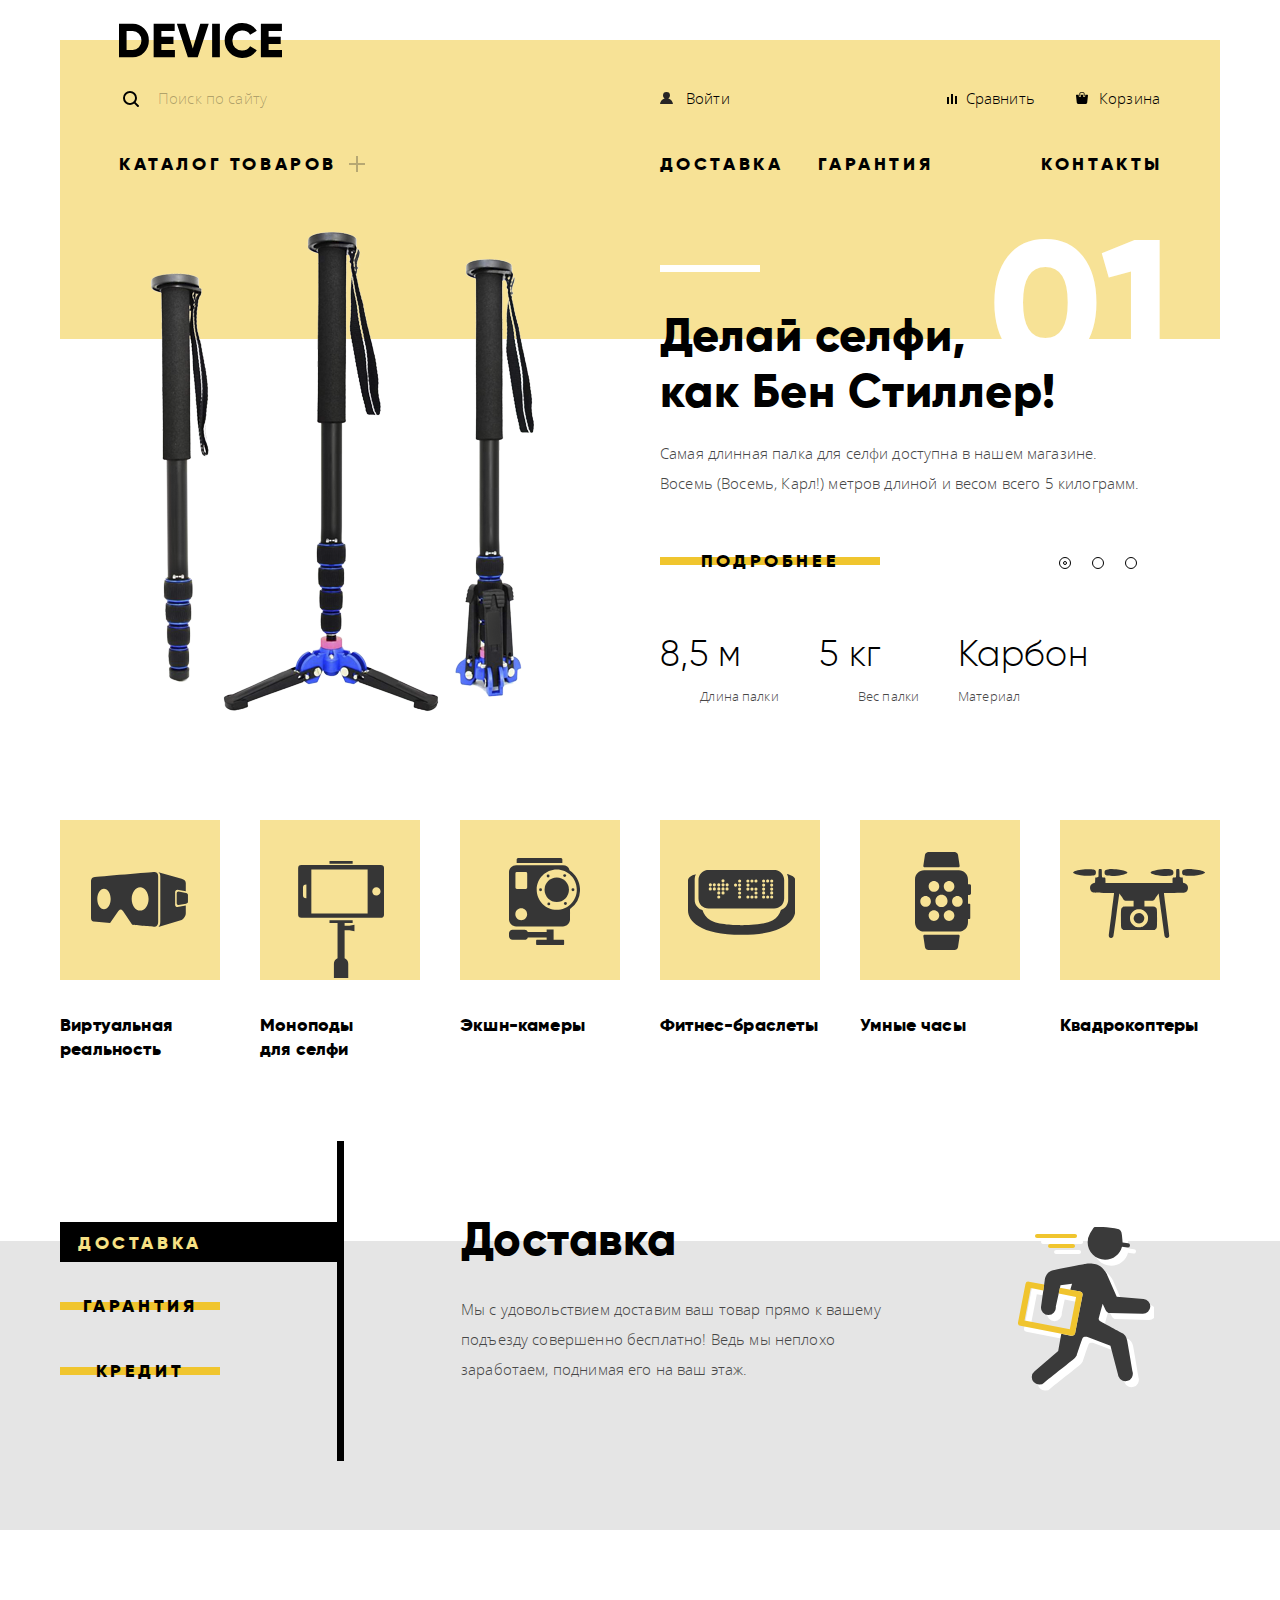
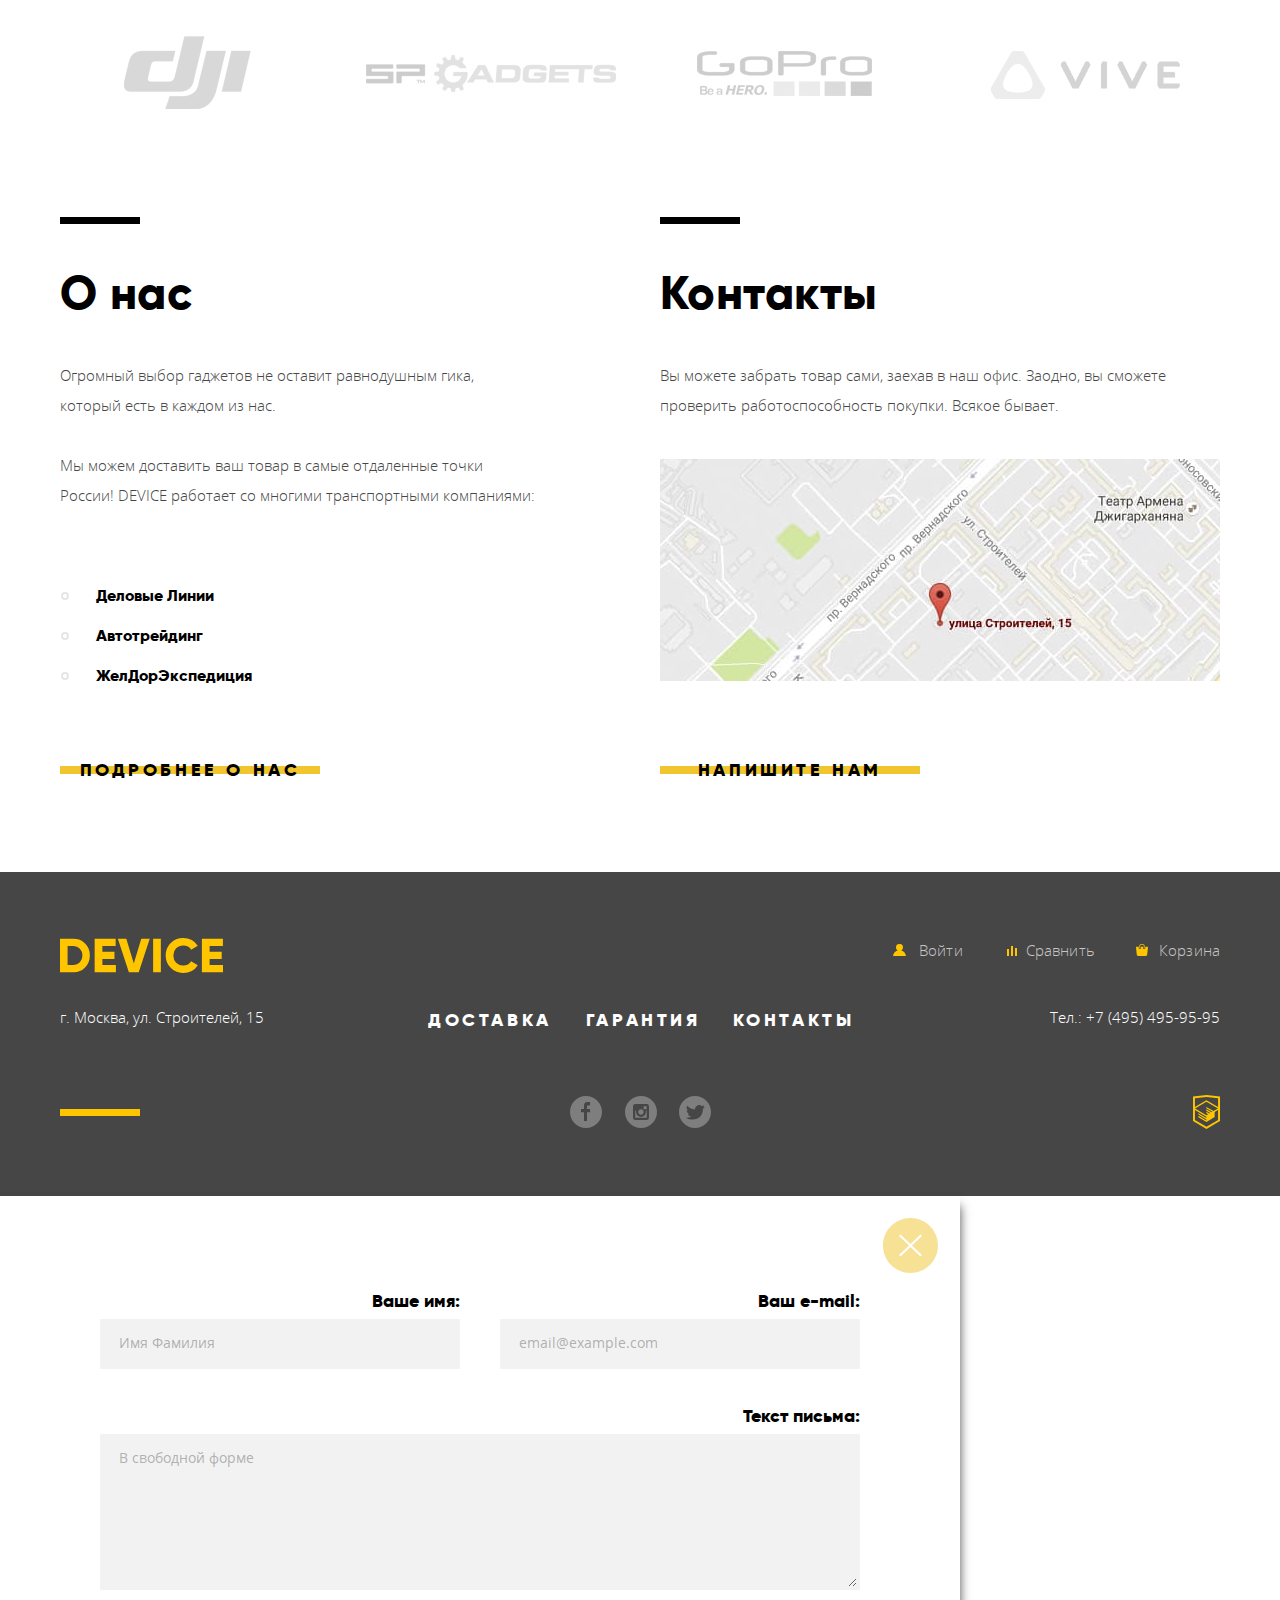
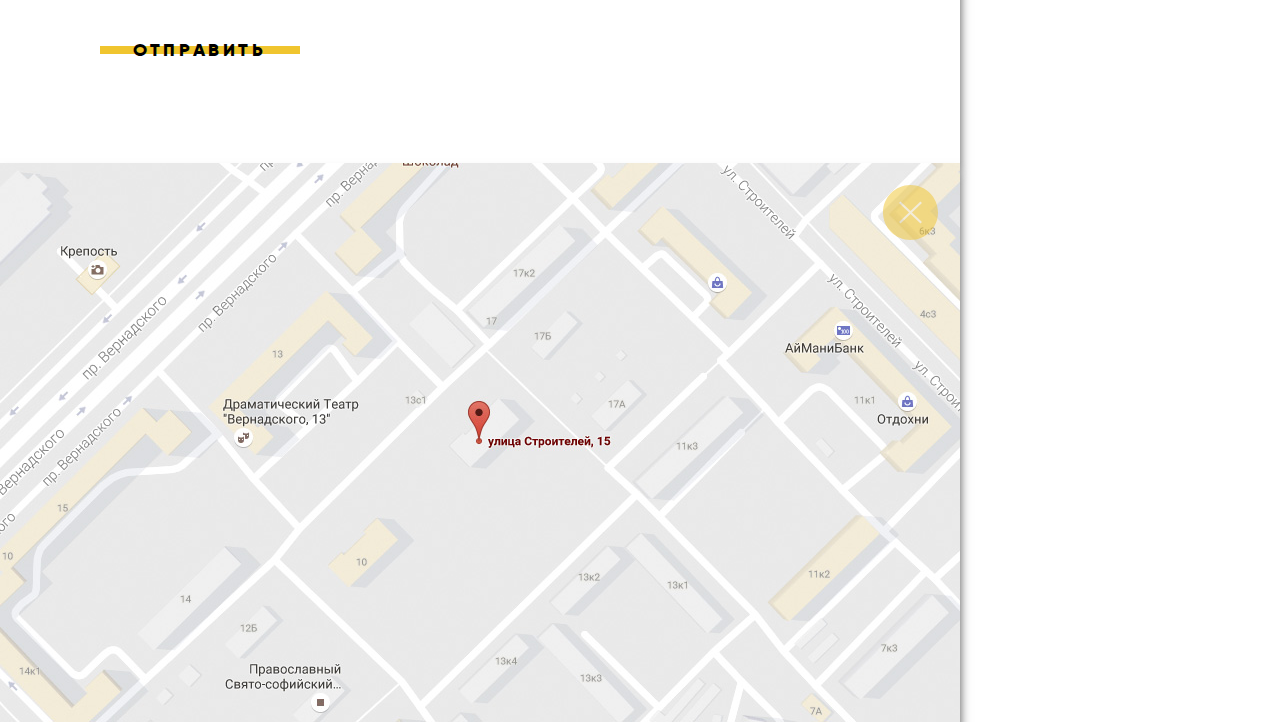
==== commit 5de36c99: "Добавляет ссылку на сервис карт в модалке с картой" ====
--- a/index.html
+++ b/index.html
@@ -287,7 +287,7 @@
 
     <section class="modal modal-map">
       <h2 class="visually-hidden">Карта проезда в офис</h2>
-      <a href="#"><img src="img/contacts-map-big.jpg" width="960" height="559" alt="Офис компании по адресу г. Москва, ул. Строителей, 15"></a>
+      <a href="https://www.google.ru/maps/place/ул.+Строителей,+15,+Москва"><img src="img/contacts-map-big.jpg" width="960" height="559" alt="Офис компании по адресу г. Москва, ул. Строителей, 15"></a>
       <button class="modal-close" type="button">Закрыть</button>
     </section>
   </body>
--- a/css/style.css
+++ b/css/style.css
@@ -79,7 +79,9 @@
 
   white-space: nowrap;
 
-  clip-path: inset(100%);
+  -webkit-clip-path: inset(100%);
+
+          clip-path: inset(100%);
   clip: rect(0, 0, 0, 0);
   overflow: hidden;
 }
@@ -132,7 +134,11 @@
   width: 100%;
   height: 8px;
 
-  transform: translateY(-50%);
+  -webkit-transform: translateY(-50%);
+
+      -ms-transform: translateY(-50%);
+
+          transform: translateY(-50%);
   background-color: #f0c52e;
 }
 
@@ -214,8 +220,12 @@
 }
 
 .layout-header-top-row {
-  display: flex;
-  justify-content: space-between;
+  display: -webkit-box;
+  display: -ms-flexbox;
+  display: flex;
+  -webkit-box-pack: justify;
+      -ms-flex-pack: justify;
+          justify-content: space-between;
   margin-bottom: 29px;
 }
 
@@ -243,10 +253,16 @@
 }
 
 .search-field {
+  box-sizing: border-box;
   width: 441px;
-  padding: 9px 85px 8px 39px;
-
-  font: inherit;
+  height: 49px;
+  padding: 0 85px 0 39px;
+
+  font-family: "Open Sans", Arial, sans-serif;
+  font-size: 15px;
+  letter-spacing: 0.15px;
+  font-weight: 300;
+  color: #000000;
   vertical-align: middle;
 
   background-color: transparent;
@@ -254,16 +270,56 @@
   border-bottom: 2px solid transparent;
 }
 
+.search-field::-ms-clear {
+    display:none;
+}
+
 .search-field:focus {
   border-bottom-color: #000000;
 }
 
+.search-field::-webkit-input-placeholder {
+  color: rgba(0, 0, 0, 0.3);
+}
+
+.search-field:-ms-input-placeholder {
+  color: rgba(0, 0, 0, 0.3);
+}
+
+.search-field::-ms-input-placeholder {
+  color: rgba(0, 0, 0, 0.3);
+}
+
 .search-field::placeholder {
   color: rgba(0, 0, 0, 0.3);
 }
 
+.search-field:hover::-webkit-input-placeholder {
+  color: rgba(0, 0, 0, 0.6);
+}
+
+.search-field:hover:-ms-input-placeholder {
+  color: rgba(0, 0, 0, 0.6);
+}
+
+.search-field:hover::-ms-input-placeholder {
+  color: rgba(0, 0, 0, 0.6);
+}
+
 .search-field:hover::placeholder {
   color: rgba(0, 0, 0, 0.6);
+}
+
+.search-field:focus::-webkit-input-placeholder {
+  color: #000000;
+}
+
+.search-field:focus:-ms-input-placeholder {
+  color: #000000;
+}
+
+.search-field:focus::-ms-input-placeholder {
+  color: #000000;
 }
 
 .search-field:focus::placeholder {
@@ -304,8 +360,11 @@
 /* Меню в шапке (+ общие стили меню шапки и подвала) */
 
 .site-menu {
-  display: flex;
-  flex-wrap: wrap;
+  display: -webkit-box;
+  display: -ms-flexbox;
+  display: flex;
+  -ms-flex-wrap: wrap;
+      flex-wrap: wrap;
   width: 500px;
 }
 
@@ -319,6 +378,8 @@
 }
 
 .user-menu {
+  display: -webkit-box;
+  display: -ms-flexbox;
   display: flex;
   margin: 0;
   padding: 0;
@@ -422,6 +483,8 @@
 /* Навигация в шапке */
 
 .site-navigation {
+  display: -webkit-box;
+  display: -ms-flexbox;
   display: flex;
   margin: 0;
   padding: 0;
@@ -498,9 +561,17 @@
 .catalog-link:hover .catalog-subcategories {
   z-index: 10;
 
-  display: flex;
-  flex-direction: column;
-  flex-wrap: wrap;
+  display: -webkit-box;
+
+  display: -ms-flexbox;
+
+  display: flex;
+  -webkit-box-orient: vertical;
+  -webkit-box-direction: normal;
+      -ms-flex-direction: column;
+          flex-direction: column;
+  -ms-flex-wrap: wrap;
+      flex-wrap: wrap;
 }
 
 .catalog-subcategories a {
@@ -540,13 +611,18 @@
 /* Основное содержание главной страницы */
 
 .layout-index-columns {
-  display: flex;
-  justify-content: space-between;
+  display: -webkit-box;
+  display: -ms-flexbox;
+  display: flex;
+  -webkit-box-pack: justify;
+      -ms-flex-pack: justify;
+          justify-content: space-between;
 }
 
 .layout-index-columns .left-column,
 .layout-index-columns .right-column {
-  box-sizing: border-box;
+  -webkit-box-sizing: border-box;
+          box-sizing: border-box;
   width: 560px;
 }
 
@@ -708,17 +784,26 @@
 }
 
 .product-description-table {
-  display: flex;
-  flex-direction: column;
+  display: -webkit-box;
+  display: -ms-flexbox;
+  display: flex;
+  -webkit-box-orient: vertical;
+  -webkit-box-direction: normal;
+      -ms-flex-direction: column;
+          flex-direction: column;
   border-collapse: collapse;
 }
 
 .product-description-table thead {
-  order: 2;
+  -webkit-box-ordinal-group: 3;
+      -ms-flex-order: 2;
+          order: 2;
 }
 
 .product-description-table tbody {
-  order: 1;
+  -webkit-box-ordinal-group: 2;
+      -ms-flex-order: 1;
+          order: 1;
 }
 
 .product-description-table th,
@@ -792,8 +877,12 @@
 }
 
 .types-of-devices-list {
-  display: flex;
-  justify-content: space-between;
+  display: -webkit-box;
+  display: -ms-flexbox;
+  display: flex;
+  -webkit-box-pack: justify;
+      -ms-flex-pack: justify;
+          justify-content: space-between;
   margin: 0;
   padding: 0;
 
@@ -814,6 +903,10 @@
   font-weight: 800;
   color: #000000;
 
+  background-image: -webkit-linear-gradient(top, #f7e296 160px, transparent 160px);
+
+  background-image: -o-linear-gradient(top, #f7e296 160px, transparent 160px);
+
   background-image: linear-gradient(to bottom, #f7e296 160px, transparent 160px);
 }
 
@@ -885,11 +978,15 @@
 
 .types-of-devices-list a:hover,
 .types-of-devices-list a:focus {
+  background-image: -webkit-linear-gradient(top, #f0c52e 160px, transparent 160px);
+  background-image: -o-linear-gradient(top, #f0c52e 160px, transparent 160px);
   background-image: linear-gradient(to bottom, #f0c52e 160px, transparent 160px);
 }
 
 .types-of-devices-list a:active {
   color: rgba(0, 0, 0, 0.3);
+  background-image: -webkit-linear-gradient(top, #f0c52e 160px, transparent 160px);
+  background-image: -o-linear-gradient(top, #f0c52e 160px, transparent 160px);
   background-image: linear-gradient(to bottom, #f0c52e 160px, transparent 160px);
 }
 
@@ -902,12 +999,20 @@
 .services {
   margin-bottom: 94px;
 
+  background-image: -webkit-linear-gradient(top, #ffffff 100px, #e5e5e5 100px, #e5e5e5 100%);
+
+  background-image: -o-linear-gradient(top, #ffffff 100px, #e5e5e5 100px, #e5e5e5 100%);
+
   background-image: linear-gradient(to bottom, #ffffff 100px, #e5e5e5 100px, #e5e5e5 100%);
 }
 
 .services-container {
   position: relative;
 
+  display: -webkit-box;
+
+  display: -ms-flexbox;
+
   display: flex;
 }
 
@@ -925,9 +1030,16 @@
 }
 
 .services-slider-controls {
-  display: flex;
-  flex-direction: column;
-  align-items: flex-start;
+  display: -webkit-box;
+  display: -ms-flexbox;
+  display: flex;
+  -webkit-box-orient: vertical;
+  -webkit-box-direction: normal;
+      -ms-flex-direction: column;
+          flex-direction: column;
+  -webkit-box-align: start;
+      -ms-flex-align: start;
+          align-items: flex-start;
   min-width: 278px;
   margin-right: 6px;
   padding-top: 82px;
@@ -945,38 +1057,32 @@
   margin-bottom: 25px;
 }
 
-.services-slider-controls .button:active {
-  width: 100%;
-  padding-left: 20px;
-  padding-right: 20px;
-
-  text-align: left;
+.services-slider-controls .button:active,
+.services-slider-controls .current-slide-button {
   color: #f7e184;
+  background-color: transparent;
+}
+
+.services-slider-controls .button:active::before,
+.services-slider-controls .current-slide-button::before {
+  content: "";
+
+  position: absolute;
+  top: 19px;
+  left: 0;
+
+  width: 278px;
+  height: 40px;
 
   background-color: #000000;
 }
 
-.services-slider-controls .button:active::before {
-  opacity: 0;
-}
-
-.services-slider-controls .current-slide-button {
-  width: 100%;
-  padding-left: 20px;
-  padding-right: 20px;
-
-  text-align: left;
-  color: #f7e184;
-
-  background-color: #000000;
-}
-
-.services-slider-controls .current-slide-button::before {
-  opacity: 0;
-}
+
 
 .services-slide-list {
-  flex-grow: 1;
+  -webkit-box-flex: 1;
+      -ms-flex-positive: 1;
+          flex-grow: 1;
   margin: 0;
   padding: 0;
   padding-top: 27px;
@@ -1067,6 +1173,8 @@
 }
 
 .brands-list {
+  display: -webkit-box;
+  display: -ms-flexbox;
   display: flex;
   margin: 0;
   padding: 0;
@@ -1110,6 +1218,8 @@
 /* Для выравнивания высоты контента колонок */
 .layout-index-columns-about-us-contacts .left-column,
 .layout-index-columns-about-us-contacts .right-column {
+  display: -webkit-box;
+  display: -ms-flexbox;
   display: flex;
 }
 
@@ -1117,8 +1227,15 @@
 .contacts {
   position: relative;
 
-  display: flex;
-  flex-direction: column;
+  display: -webkit-box;
+
+  display: -ms-flexbox;
+
+  display: flex;
+  -webkit-box-orient: vertical;
+  -webkit-box-direction: normal;
+      -ms-flex-direction: column;
+          flex-direction: column;
   padding-top: 13px;
   margin-bottom: 82px;
 }
@@ -1226,6 +1343,8 @@
 /* Хлебные крошки */
 
 .breadcrumbs {
+  display: -webkit-box;
+  display: -ms-flexbox;
   display: flex;
   margin: 0;
   padding: 0;
@@ -1257,7 +1376,11 @@
   width: 4px;
   height: 7px;
 
-  transform: translateY(-50%);
+  -webkit-transform: translateY(-50%);
+
+      -ms-transform: translateY(-50%);
+
+          transform: translateY(-50%);
   background-image: url(../img/nav-arrow.svg);
 }
 
@@ -1311,8 +1434,12 @@
 }
 
 .layout-catalog-columns {
-  display: flex;
-  justify-content: space-between;
+  display: -webkit-box;
+  display: -ms-flexbox;
+  display: flex;
+  -webkit-box-pack: justify;
+      -ms-flex-pack: justify;
+          justify-content: space-between;
 }
 
 .layout-catalog-columns .left-column {
@@ -1346,31 +1473,21 @@
 .filter-form {
   margin: 0;
   padding: 0;
-
-  border-top: 1px solid transparent;
 }
 
 .filter-fieldset {
-  position: relative;
-
-  margin: 0;
-  margin-top: 11px;
-  padding: 0;
-  padding-bottom: 32px;
+  margin: 0;
+  padding: 0;
+  padding-bottom: 31px;
 
   border: none;
 }
 
-.filter-fieldset::before {
-  content: "";
-
-  position: absolute;
-  top: -12px;
-
+.filter-fieldset legend {
   width: 201px;
-  height: 2px;
-
-  background-color: #000000;
+  padding-top: 10px;
+
+  border-top: 2px solid #000000;
 }
 
 .filter-form legend {
@@ -1418,7 +1535,8 @@
 
   border: 8px solid #ffffff;
   background-color: #ababab;
-  box-shadow: 0 2px 1px 0 #cfcfcf;
+  -webkit-box-shadow: 0 2px 1px 0 #cfcfcf;
+          box-shadow: 0 2px 1px 0 #cfcfcf;
   border-radius: 50%;
   cursor: pointer;
 }
@@ -1550,8 +1668,12 @@
 /* Сортировка */
 
 .sorting {
-  display: flex;
-  align-items: center;
+  display: -webkit-box;
+  display: -ms-flexbox;
+  display: flex;
+  -webkit-box-align: center;
+      -ms-flex-align: center;
+          align-items: center;
   margin-bottom: 23px;
 }
 
@@ -1560,8 +1682,12 @@
 }
 
 .sorting-criteria {
-  display: flex;
-  align-items: center;
+  display: -webkit-box;
+  display: -ms-flexbox;
+  display: flex;
+  -webkit-box-align: center;
+      -ms-flex-align: center;
+          align-items: center;
   margin: 0;
   padding: 0;
 
@@ -1662,8 +1788,11 @@
 /* Карточки товаров */
 
 .product-cards-list {
-  display: flex;
-  flex-wrap: wrap;
+  display: -webkit-box;
+  display: -ms-flexbox;
+  display: flex;
+  -ms-flex-wrap: wrap;
+      flex-wrap: wrap;
   margin: 0;
   margin-bottom: 35px;
   margin-left: -40px;
@@ -1673,9 +1802,13 @@
 }
 
 .product-card {
-  display: flex;
-  flex-wrap: wrap;
-  align-content: flex-start;
+  display: -webkit-box;
+  display: -ms-flexbox;
+  display: flex;
+  -ms-flex-wrap: wrap;
+      flex-wrap: wrap;
+  -ms-flex-line-pack: start;
+      align-content: flex-start;
   width: 360px;
   margin-top: 46px;
   margin-left: 40px;
@@ -1693,7 +1826,9 @@
   top: 29px;
   right: 27px;
 
-  box-sizing: border-box;
+  -webkit-box-sizing: border-box;
+
+          box-sizing: border-box;
   width: 60px;
   height: 60px;
   padding-top: 17px;
@@ -1714,7 +1849,9 @@
 }
 
 .product-card h3 {
-  order: 1;
+  -webkit-box-ordinal-group: 2;
+      -ms-flex-order: 1;
+          order: 1;
   margin: 0;
   padding: 0;
   max-width: 260px;
@@ -1729,7 +1866,11 @@
 /* Отдельный для карточки контекст перекрывания */
   z-index: 0;
 
-  order: 0;
+  -webkit-box-ordinal-group: 1;
+
+      -ms-flex-order: 0;
+
+          order: 0;
   margin: 0;
   margin-bottom: 23px;
   padding: 0;
@@ -1747,7 +1888,11 @@
 
   width: 200px;
 
-  transform: translateX(-50%) translateY(-50%) translateY(-5px);
+  -webkit-transform: translateX(-50%) translateY(-50%) translateY(-5px);
+
+      -ms-transform: translateX(-50%) translateY(-50%) translateY(-5px);
+
+          transform: translateX(-50%) translateY(-50%) translateY(-5px);
 }
 
 .button-compare {
@@ -1766,16 +1911,18 @@
 
   background-color: transparent;
   border: none;
-  transform: translateX(-50%) translateY(20px);
-}
-
-.product-image:hover,
-.product-image:focus {
+  -webkit-transform: translateX(-50%) translateY(20px);
+      -ms-transform: translateX(-50%) translateY(20px);
+          transform: translateX(-50%) translateY(20px);
+}
+
+.product-card:hover,
+.product-card:focus {
   cursor: pointer;
 }
 
-.product-image:hover::before,
-.product-image:focus::before {
+.product-card:hover .product-image::before,
+.product-card:focus .product-image::before {
   content: "";
 
   position:absolute;
@@ -1789,8 +1936,8 @@
   background-color: #eeeeee;
 }
 
-.product-image:hover .button-product-card,
-.product-image:focus .button-product-card {
+.product-card:hover .button-product-card,
+.product-card:focus .button-product-card {
   display: block;
 }
 
@@ -1810,7 +1957,9 @@
 }
 
 .product-price {
-  order: 2;
+  -webkit-box-ordinal-group: 3;
+      -ms-flex-order: 2;
+          order: 2;
   margin: 0;
   padding: 0;
   margin-left: auto;
@@ -1840,15 +1989,21 @@
   letter-spacing: 0.18px;
   font-weight: 800;
 /* Попытка предотвратить нежелательный перенос строки */
-  hyphens: none;
+  -webkit-hyphens: none;
+      -ms-hyphens: none;
+          hyphens: none;
   color: #000000;
 }
 
 /* Пагинация */
 
 .paginator {
-  display: flex;
-  align-items: center;
+  display: -webkit-box;
+  display: -ms-flexbox;
+  display: flex;
+  -webkit-box-align: center;
+      -ms-flex-align: center;
+          align-items: center;
   margin-bottom: 77px;
 
   background-color: #ebebeb;
@@ -1868,7 +2023,8 @@
 
 .previous-page,
 .next-page {
-  box-sizing: border-box;
+  -webkit-box-sizing: border-box;
+          box-sizing: border-box;
   width: 136px;
   padding-top: 24px;
   padding-bottom: 22px;
@@ -1905,6 +2061,8 @@
 }
 
 .page-numbers {
+  display: -webkit-box;
+  display: -ms-flexbox;
   display: flex;
   margin: 0;
   padding: 0;
@@ -1958,6 +2116,8 @@
 }
 
 .layout-footer-top-row {
+  display: -webkit-box;
+  display: -ms-flexbox;
   display: flex;
   margin-bottom: 20px;
 }
@@ -1970,7 +2130,9 @@
 
 .site-footer-site-menu {
   margin-left: auto;
-  justify-content: flex-end;
+  -webkit-box-pack: end;
+      -ms-flex-pack: end;
+          justify-content: flex-end;
 }
 
 .site-footer-site-menu .user-menu {
@@ -2024,6 +2186,8 @@
 }
 
 .layout-footer-middle-row {
+  display: -webkit-box;
+  display: -ms-flexbox;
   display: flex;
   margin-bottom: 64px;
 }
@@ -2037,12 +2201,16 @@
 }
 
 .address {
-  order: -1;
+  -webkit-box-ordinal-group: 0;
+      -ms-flex-order: -1;
+          order: -1;
   margin-right: 118px;
 }
 
 .phone-number {
-  order: 1;
+  -webkit-box-ordinal-group: 2;
+      -ms-flex-order: 1;
+          order: 1;
 
   text-align: right;
 }
@@ -2065,6 +2233,8 @@
 
 .layout-footer-bottom-row {
   position: relative;
+  display: -webkit-box;
+  display: -ms-flexbox;
   display: flex;
 }
 
@@ -2082,6 +2252,8 @@
 }
 
 .social-media-list {
+  display: -webkit-box;
+  display: -ms-flexbox;
   display: flex;
   margin: 0;
   padding: 0;
@@ -2149,17 +2321,21 @@
 
 /* Модальные окна */
 
-.modal {
+/* .modal {
   display: none;
-}
+} */
 
 .modal {
   position: relative;
 
-  box-sizing: border-box;
+  -webkit-box-sizing: border-box;
+
+          box-sizing: border-box;
   width: 960px;
 
-  box-shadow: 0 10px 10px rgba(0, 0, 0, 0.7);
+  -webkit-box-shadow: 0 10px 10px rgba(0, 0, 0, 0.7);
+
+          box-shadow: 0 10px 10px rgba(0, 0, 0, 0.7);
 }
 
 .modal-close {
@@ -2201,16 +2377,26 @@
 }
 
 .support-form {
-  display: flex;
-  flex-wrap: wrap;
+  display: -webkit-box;
+  display: -ms-flexbox;
+  display: flex;
+  -ms-flex-wrap: wrap;
+      flex-wrap: wrap;
 }
 
 .support-name-container,
 .support-email-container,
 .support-message-container {
-  display: flex;
-  flex-direction: column;
-  align-items: end;
+  display: -webkit-box;
+  display: -ms-flexbox;
+  display: flex;
+  -webkit-box-orient: vertical;
+  -webkit-box-direction: normal;
+      -ms-flex-direction: column;
+          flex-direction: column;
+  -webkit-box-align: end;
+      -ms-flex-align: end;
+          align-items: end;
 }
 
 .support-form label {
@@ -2219,7 +2405,8 @@
 
 .support-form input,
 .support-form textarea {
-  box-sizing: border-box;
+  -webkit-box-sizing: border-box;
+          box-sizing: border-box;
   padding: 12px 16px 14px;
 
   font-family: "Open Sans", Arial, sans-serif;
@@ -2233,6 +2420,21 @@
   border: 3px solid #f2f2f2;
 }
 
+.support-form input::-webkit-input-placeholder,
+.support-form textarea::-webkit-input-placeholder {
+  color: rgba(70, 70, 70, 0.4);
+}
+
+.support-form input:-ms-input-placeholder,
+.support-form textarea:-ms-input-placeholder {
+  color: rgba(70, 70, 70, 0.4);
+}
+
+.support-form input::-ms-input-placeholder,
+.support-form textarea::-ms-input-placeholder {
+  color: rgba(70, 70, 70, 0.4);
+}
+
 .support-form input::placeholder,
 .support-form textarea::placeholder {
   color: rgba(70, 70, 70, 0.4);
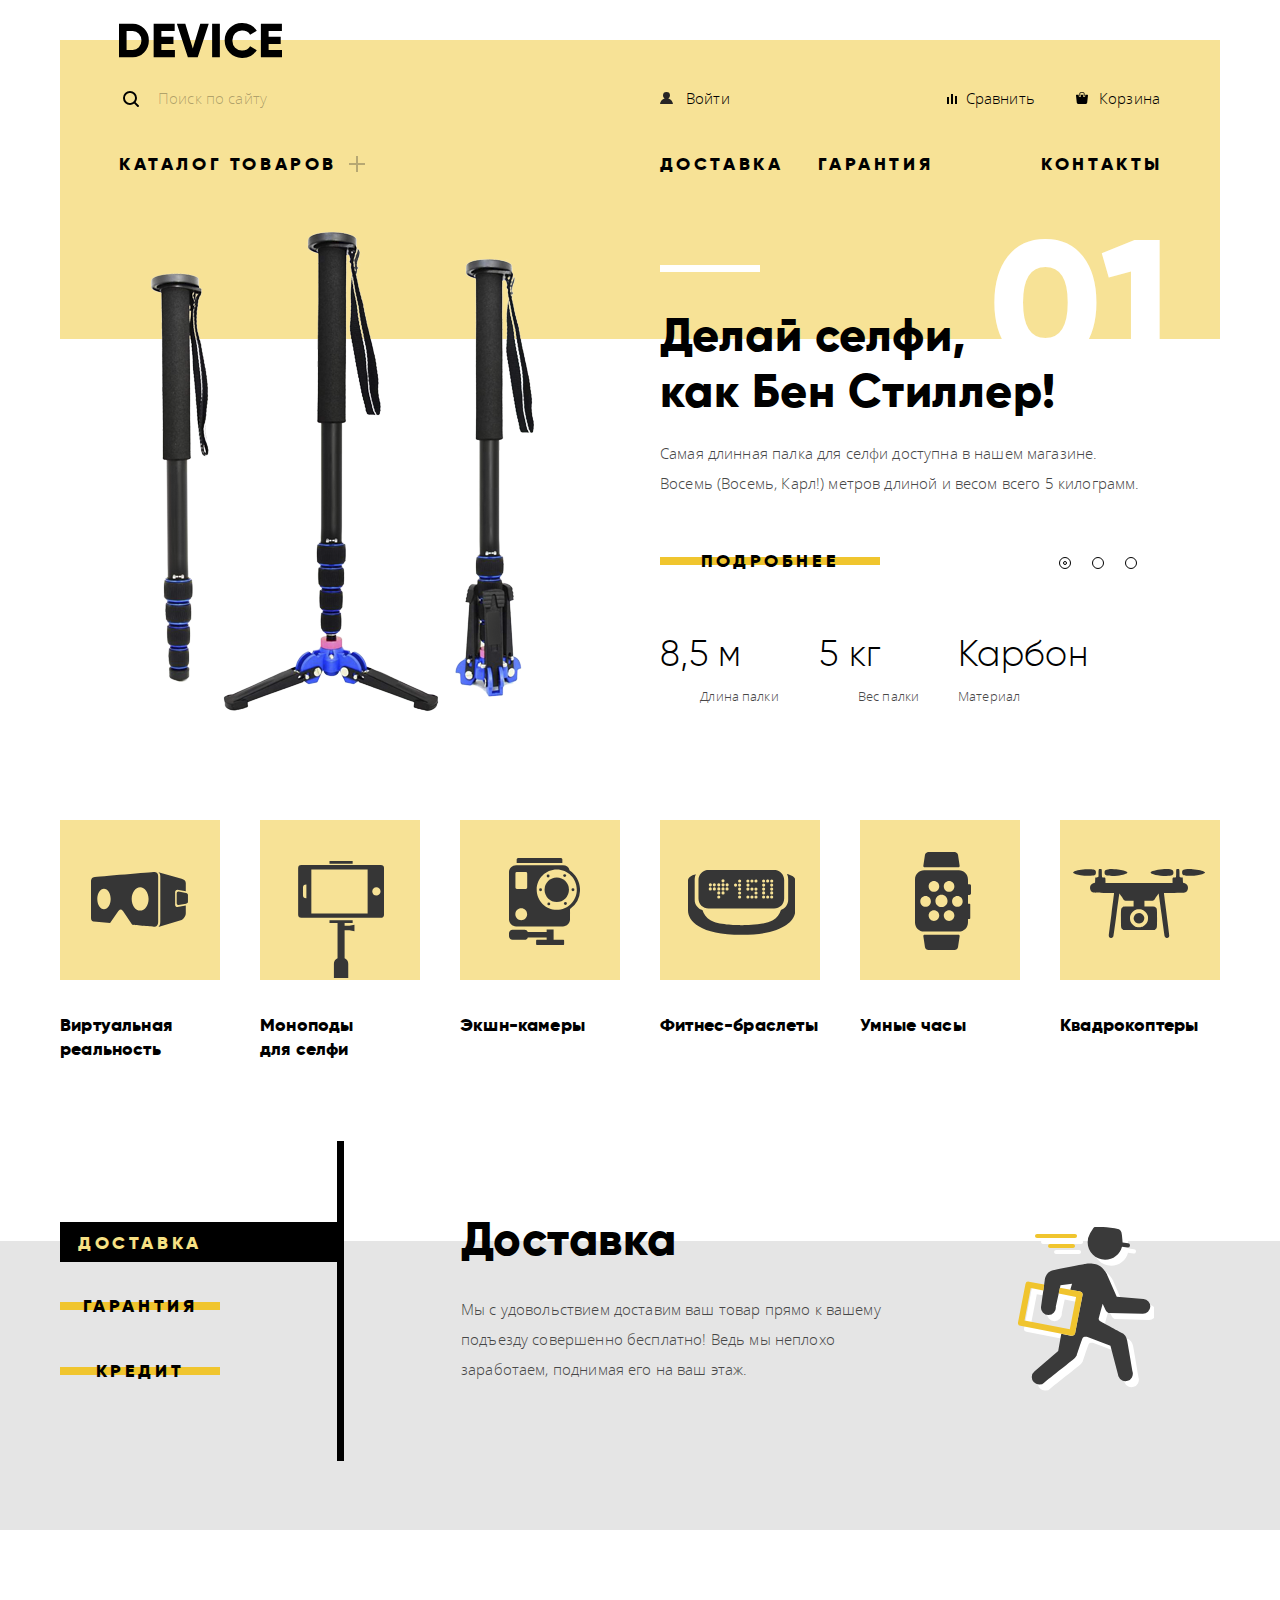
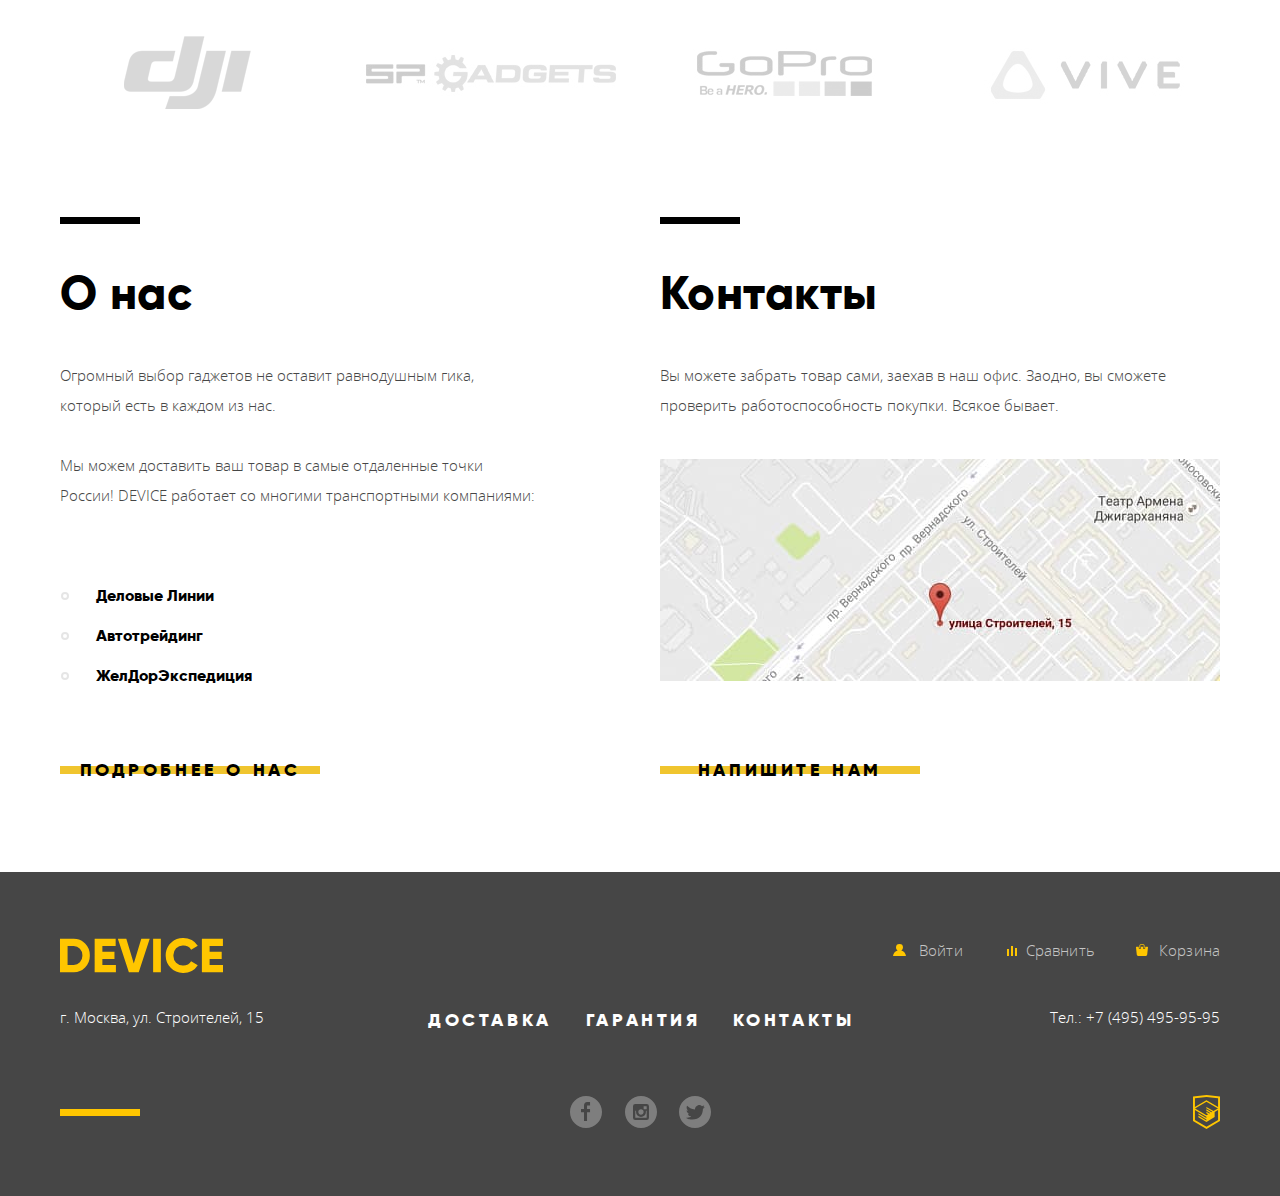
==== commit f62a5ebd: "Добавляет оживление модальных окон" ====
--- a/index.html
+++ b/index.html
@@ -2,6 +2,7 @@
 <html lang="ru">
   <head>
     <meta charset="utf-8">
+    <meta name="format-detection" content="telephone=no">
     <title>HTML Academy: Девайс</title>
     <link href="css/normalize.css" rel="stylesheet">
     <link href="css/style.css" rel="stylesheet">
@@ -15,7 +16,6 @@
           </a>
           <div class="layout-header-top-row">
             <form class="search-form" action="https://echo.htmlacademy.ru" method="get">
-              <label class="visually-hidden" for="search-field">Поиск по сайту</label>
               <input class="search-field" id="search-field" type="search" name="q" value="" placeholder="Поиск по сайту">
               <button class="search-form-button" type="submit">Найти</button>
             </form>
@@ -32,12 +32,12 @@
               <li class="catalog-link">
                 <a href="catalog.html">Каталог товаров</a>
                 <ul class="catalog-subcategories">
-                  <li><a href="#">Виртуальная реальность</a></li>
-                  <li><a href="#">Моноподы для селфи</a></li>
-                  <li><a href="#">Экшн-камеры</a></li>
-                  <li><a href="#">Фитнес-браслеты</a></li>
-                  <li><a href="#">Умные часы</a></li>
-                  <li><a href="#">Квадрокоптеры</a></li>
+                  <li><a href="catalog.html">Виртуальная реальность</a></li>
+                  <li><a href="catalog.html">Моноподы для селфи</a></li>
+                  <li><a href="catalog.html">Экшн-камеры</a></li>
+                  <li><a href="catalog.html">Фитнес-браслеты</a></li>
+                  <li><a href="catalog.html">Умные часы</a></li>
+                  <li><a href="catalog.html">Квадрокоптеры</a></li>
                 </ul>
               </li>
               <li class="delivery-link"><a href="#">Доставка</a></li>
@@ -151,12 +151,12 @@
         <section class="types-of-devices">
           <h2 class="visually-hidden">Представленные виды девайсов</h2>
           <ul class="types-of-devices-list">
-            <li class="virtual-reality"><a href="#">Виртуальная реальность</a></li>
-            <li class="selfie"><a href="#">Моноподы для&nbsp;селфи</a></li>
-            <li class="camera"><a href="#">Экшн-камеры</a></li>
-            <li class="fitness"><a href="#">Фитнес-браслеты</a></li>
-            <li class="smart-watch"><a href="#">Умные часы</a></li>
-            <li class="drone"><a href="#">Квадрокоптеры</a></li>
+            <li class="virtual-reality"><a href="catalog.html">Виртуальная реальность</a></li>
+            <li class="selfie"><a href="catalog.html">Моноподы для&nbsp;селфи</a></li>
+            <li class="camera"><a href="catalog.html">Экшн-камеры</a></li>
+            <li class="fitness"><a href="catalog.html">Фитнес-браслеты</a></li>
+            <li class="smart-watch"><a href="catalog.html">Умные часы</a></li>
+            <li class="drone"><a href="catalog.html">Квадрокоптеры</a></li>
           </ul>
         </section>
       </div>
@@ -220,7 +220,7 @@
             <section class="contacts">
               <h2>Контакты</h2>
               <p>Вы можете забрать товар сами, заехав в наш офис. Заодно, вы сможете проверить работоспособность покупки. Всякое бывает.</p>
-              <a href="https://www.google.ru/maps/place/ул.+Строителей,+15,+Москва"><img src="img/contacts-map.jpg" width="560" height="222" alt="Офис компании по адресу г. Москва, ул. Строителей, 15"></a>
+              <a class="map-link" href="https://www.google.ru/maps/place/ул.+Строителей,+15,+Москва"><img src="img/contacts-map.jpg" width="560" height="222" alt="Офис компании по адресу г. Москва, ул. Строителей, 15"></a>
               <a class="button button-support" href="#">Напишите нам</a>
             </section>
           </div>
@@ -288,7 +288,11 @@
     <section class="modal modal-map">
       <h2 class="visually-hidden">Карта проезда в офис</h2>
       <a href="https://www.google.ru/maps/place/ул.+Строителей,+15,+Москва"><img src="img/contacts-map-big.jpg" width="960" height="559" alt="Офис компании по адресу г. Москва, ул. Строителей, 15"></a>
+      <iframe src="https://www.google.com/maps/embed?pb=!1m18!1m12!1m3!1d2249.1125488779976!2d37.52742931592807!3d55.687030980535816!2m3!1f0!2f0!3f0!3m2!1i1024!2i768!4f13.1!3m3!1m2!1s0x46b54cf65f5c8955%3A0x694710ccd55501e!2z0YPQuy4g0KHRgtGA0L7QuNGC0LXQu9C10LksIDE1LCDQnNC-0YHQutCy0LAsIDExOTMxMQ!5e0!3m2!1sru!2sru!4v1562789562238!5m2!1sru!2sru" width="960" height="559" frameborder="0" style="border:0" allowfullscreen></iframe>
       <button class="modal-close" type="button">Закрыть</button>
     </section>
+
+    <script src="js/script.js"></script>
+
   </body>
 </html>
--- a/css/style.css
+++ b/css/style.css
@@ -249,11 +249,12 @@
 
   background-image: url("../img/search.svg");
   background-repeat: no-repeat;
-  background-position: 0 0;
+  background-size: contain;
 }
 
 .search-field {
-  box-sizing: border-box;
+  -webkit-box-sizing: border-box;
+          box-sizing: border-box;
   width: 441px;
   height: 49px;
   padding: 0 85px 0 39px;
@@ -408,7 +409,7 @@
 
   background-image: url("../img/login-link-header.svg");
   background-repeat: no-repeat;
-  background-position: 0 0;
+  background-size: contain;
 }
 
 .profile-name {
@@ -432,7 +433,7 @@
 
   background-image: url("../img/login-link-header.svg");
   background-repeat: no-repeat;
-  background-position: 0 0;
+  background-size: contain;
 }
 
 .logout-link {
@@ -457,7 +458,7 @@
 
   background-image: url("../img/compare-header.svg");
   background-repeat: no-repeat;
-  background-position: 0 0;
+  background-size: contain;
 }
 
 .cart {
@@ -477,7 +478,7 @@
 
   background-image: url("../img/cart-header.svg");
   background-repeat: no-repeat;
-  background-position: 0 0;
+  background-size: contain;
 }
 
 /* Навигация в шапке */
@@ -528,7 +529,7 @@
 
   background-image: url("../img/plus.svg");
   background-repeat: no-repeat;
-  background-position: 0 0;
+  background-size: contain;
 }
 
 .catalog-subcategories {
@@ -832,33 +833,33 @@
   color: #000000;
 }
 
+.product-description-table th:nth-child(1),
+.product-description-table td:nth-child(1) {
+  width: 159px;
+}
+
+.product-description-table th:nth-child(2),
+.product-description-table td:nth-child(2) {
+  width: 139px;
+}
+
 .slide-selfie .slider-product-image {
   padding-left: 90px;
 }
 
-.slide-selfie .slider-product-description .details {
+.slide-selfie .details {
   width: 485px;
-}
-
-.slide-selfie .product-description-table th:nth-child(1),
-.slide-selfie .product-description-table td:nth-child(1) {
-  width: 159px;
-}
-
-.slide-selfie .product-description-table th:nth-child(2),
-.slide-selfie .product-description-table td:nth-child(2) {
-  width: 139px;
 }
 
 .slide-fitness .slider-product-image {
   padding-left: 103px;
 }
 
-.slide-fitness .slider-product-description .slogan {
+.slide-fitness .slogan {
   max-width: 350px;
 }
 
-.slide-fitness .slider-product-description .details {
+.slide-fitness .details {
   width: 445px;
 }
 
@@ -866,7 +867,7 @@
   padding-left: 60px;
 }
 
-.slide-drone .slider-product-description .details {
+.slide-drone .details {
   width: 455px;
 }
 
@@ -880,13 +881,16 @@
   display: -webkit-box;
   display: -ms-flexbox;
   display: flex;
-  -webkit-box-pack: justify;
-      -ms-flex-pack: justify;
-          justify-content: space-between;
-  margin: 0;
+  flex-wrap: wrap;
+  margin: 0;
+  margin-left: -40px;
   padding: 0;
 
   list-style: none;
+}
+
+.types-of-devices-list li {
+  margin-left: 40px;
 }
 
 .types-of-devices-list a {
@@ -914,6 +918,9 @@
   content: "";
 
   position: absolute;
+
+  background-repeat: no-repeat;
+  background-size: contain;
 }
 
 .virtual-reality a::before {
@@ -1077,8 +1084,6 @@
   background-color: #000000;
 }
 
-
-
 .services-slide-list {
   -webkit-box-flex: 1;
       -ms-flex-positive: 1;
@@ -1132,6 +1137,8 @@
   height: 164px;
 
   background-image: url(../img/delivery.svg);
+  background-repeat: no-repeat;
+  background-size: contain;
 }
 
 .slide-delivery p {
@@ -1160,6 +1167,8 @@
   height: 186px;
 
   background-image: url(../img/credit.svg);
+  background-repeat: no-repeat;
+  background-size: contain;
 }
 
 .slide-credit p {
@@ -1176,20 +1185,27 @@
   display: -webkit-box;
   display: -ms-flexbox;
   display: flex;
-  margin: 0;
+  flex-wrap: wrap;
+  margin: 0;
+  margin-left: -40px;
   padding: 0;
 
   list-style: none;
 }
 
-.brands-list li:not(:last-child) {
-  margin-right: 40px;
+.brands-list li {
+  margin-left: 40px;
 }
 
 
 .brands-list img {
   opacity: 0;
   display: block;
+}
+
+.brands-list li {
+  background-repeat: no-repeat;
+  background-size: contain;
 }
 
 .brand-dji {
@@ -1382,6 +1398,8 @@
 
           transform: translateY(-50%);
   background-image: url(../img/nav-arrow.svg);
+  background-repeat: no-repeat;
+  background-size: contain;
 }
 
 .breadcrumbs li:nth-child(2)::after {
@@ -1595,6 +1613,9 @@
   content: "";
 
   position: absolute;
+
+  background-repeat: no-repeat;
+  background-size: contain;
 }
 
 .filter-input-checkbox + label::before {
@@ -1765,12 +1786,16 @@
   left: 0;
 
   background-image: url(../img/icon-up-dir.svg);
+  background-repeat: no-repeat;
+  background-size: contain;
 }
 
 .sorting-direction::after {
   right: 0;
 
   background-image: url(../img/icon-down-dir.svg);
+  background-repeat: no-repeat;
+  background-size: contain;
 }
 
 .sorting-direction:hover::before,
@@ -1988,10 +2013,6 @@
   line-height: 24px;
   letter-spacing: 0.18px;
   font-weight: 800;
-/* Попытка предотвратить нежелательный перенос строки */
-  -webkit-hyphens: none;
-      -ms-hyphens: none;
-          hyphens: none;
   color: #000000;
 }
 
@@ -2096,8 +2117,6 @@
   margin-left: auto;
 }
 
-
-
 /* Стили для подвала сайта */
 
 .site-footer {
@@ -2272,6 +2291,9 @@
 
   overflow: hidden;
   text-indent: -1000px;
+
+  background-repeat: no-repeat;
+  background-size: contain;
 }
 
 .social-facebook {
@@ -2317,25 +2339,79 @@
 
   background-image: url("../img/logo-htmlacademy.svg");
   background-repeat: no-repeat;
+  background-size: contain;
 }
 
 /* Модальные окна */
 
-/* .modal {
+@keyframes bounce {
+  0% {
+    transform: translateY(-2000px);
+  }
+
+  70% {
+    transform: translateY(30px);
+  }
+
+  90% {
+    transform: translateY(-10px);
+  }
+
+  100% {
+    transform: translateY(0);
+  }
+}
+
+@keyframes shake {
+  0%,
+  100% {
+    transform: translateX(0);
+  }
+
+  10%,
+  30%,
+  50%,
+  70%,
+  90% {
+    transform: translateX(-10px);
+  }
+
+  20%,
+  40%,
+  60%,
+  80% {
+    transform: translateX(10px);
+  }
+}
+
+.modal {
+  position: fixed;
+  top: 50%;
+  left: 50%;
+
   display: none;
-} */
-
-.modal {
-  position: relative;
+  margin-left: -480px;
+  margin-top: -275px;
 
   -webkit-box-sizing: border-box;
 
           box-sizing: border-box;
   width: 960px;
 
+  background-color: #ffffff;
   -webkit-box-shadow: 0 10px 10px rgba(0, 0, 0, 0.7);
 
           box-shadow: 0 10px 10px rgba(0, 0, 0, 0.7);
+}
+
+.modal-show {
+  display: block;
+
+  animation: bounce 0.6s;
+}
+
+.modal-error {
+  animation: shake 0.6s;
 }
 
 .modal-close {
@@ -2354,6 +2430,8 @@
   border: none;
 
   background-image: url(../img/modal-close.svg);
+  background-repeat: no-repeat;
+  background-size: contain;
 }
 
 .modal-close:hover,
@@ -2418,6 +2496,8 @@
 
   background-color: #f2f2f2;
   border: 3px solid #f2f2f2;
+
+  outline: none;
 }
 
 .support-form input::-webkit-input-placeholder,
@@ -2481,5 +2561,9 @@
 }
 
 .modal-map img {
+  position: absolute;
+  top: 0;
+  z-index: -1;
+
   display: block;
 }
